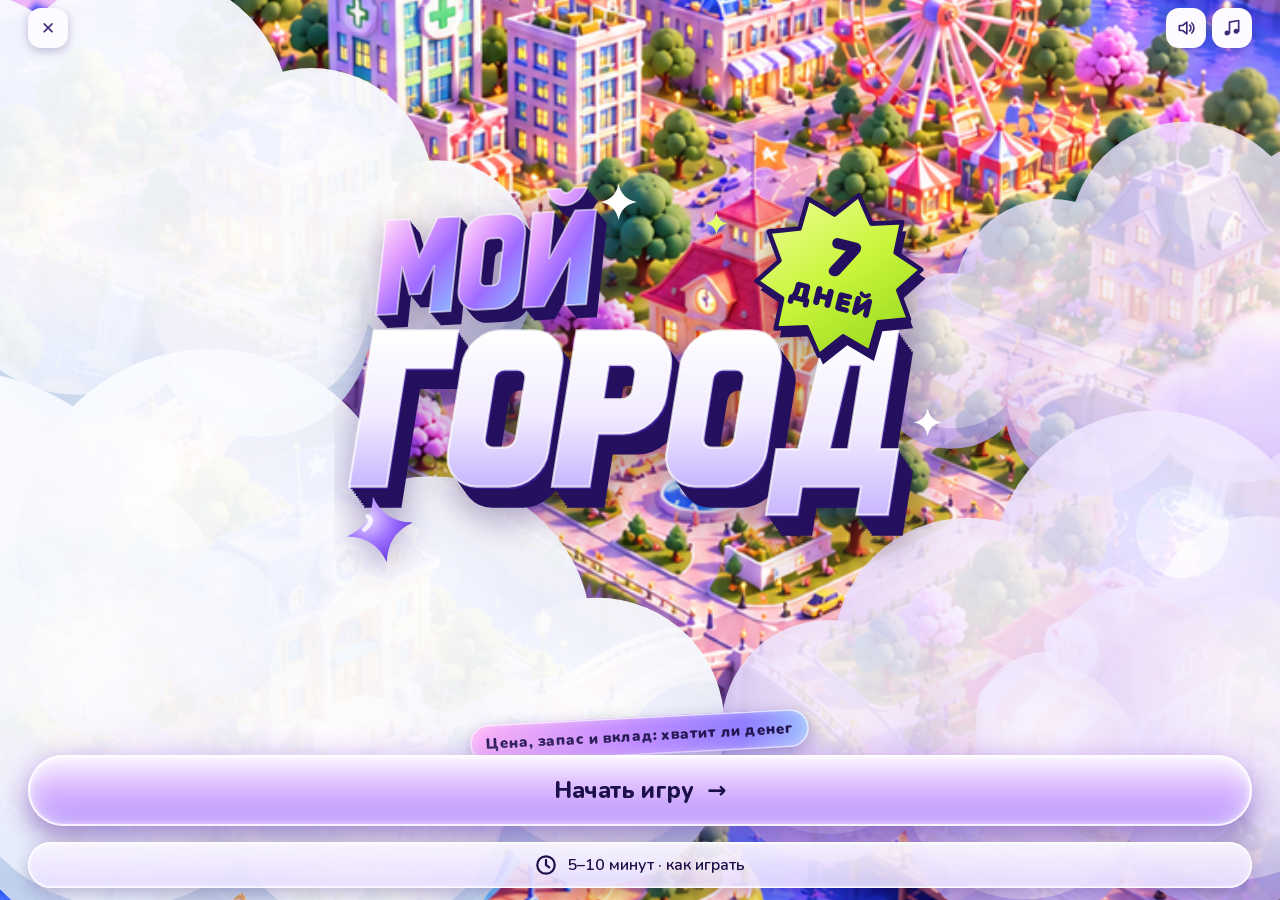
==== index.html @ dc61040e "Merge pull request #2 from coldeee/Backup Backup" ====
<!doctype html>
<html lang="ru">
<head>
<meta charset="utf-8">
<meta name="viewport" content="width=device-width,initial-scale=1,viewport-fit=cover,user-scalable=no">
<meta name="theme-color" content="#4a2aa8">
<title>Мой город</title>
<link rel="stylesheet" href="css/base.css">
<link rel="stylesheet" href="css/game.css">
</head>
<body>
<main id="app">
  <div class="map" id="map"></div>
  <div class="hud">
    <div class="hrow">
      <div class="daycard" id="dayCard">
        <span class="dcity"><svg viewBox="0 0 40 40" aria-hidden="true"><defs><linearGradient id="dcg" x1="0" y1="0" x2="0" y2="1"><stop offset="0" stop-color="#9fdcff"/><stop offset="1" stop-color="#3f7cff"/></linearGradient></defs><rect width="40" height="40" rx="12" fill="url(#dcg)"/><circle cx="31" cy="9.5" r="3.4" fill="#ffe27a"/><rect x="6.5" y="17" width="9" height="16" rx="1.6" fill="#fff"/><rect x="17.5" y="9" width="9.5" height="24" rx="1.6" fill="#ffe9a8"/><rect x="28.5" y="20" width="6" height="13" rx="1.6" fill="#fff"/><g fill="#6b8fe8"><rect x="9" y="20" width="2" height="2.4" rx=".5"/><rect x="11.8" y="20" width="2" height="2.4" rx=".5"/><rect x="9" y="25" width="2" height="2.4" rx=".5"/><rect x="11.8" y="25" width="2" height="2.4" rx=".5"/><rect x="20" y="12.5" width="2" height="2.4" rx=".5"/><rect x="23" y="12.5" width="2" height="2.4" rx=".5"/><rect x="20" y="18" width="2" height="2.4" rx=".5"/><rect x="23" y="18" width="2" height="2.4" rx=".5"/><rect x="20" y="23.5" width="2" height="2.4" rx=".5"/><rect x="23" y="23.5" width="2" height="2.4" rx=".5"/></g><rect x="4" y="32" width="32" height="4.5" rx="2.25" fill="#4cc27a"/></svg></span>
        <div class="dmain">
          <div class="dtop"><span class="dtxt" id="dayPill">День 1 из 7</span><svg class="dsun" viewBox="0 0 24 24" aria-hidden="true"><g stroke="#ffb020" stroke-width="2.2" stroke-linecap="round"><path d="M12 1.8v2.6M12 19.6v2.6M1.8 12h2.6M19.6 12h2.6M4.8 4.8l1.8 1.8M17.4 17.4l1.8 1.8M19.2 4.8l-1.8 1.8M6.6 17.4l-1.8 1.8"/></g><circle cx="12" cy="12" r="5.6" fill="#ffd23f" stroke="#f29a12" stroke-width="1.2"/></svg></div>
          <div class="dbar"><i id="dayFill"></i></div>
        </div>
      </div>
      <div class="spacer"></div>
      <div class="audio">
        <button class="icon" data-act="music" data-music aria-label="Музыка"></button>
        <button class="icon" data-act="sfx" data-sfx aria-label="Звуковые эффекты"></button>
      </div>
      <button class="icon exit" data-act="askLeave" aria-label="В меню">✕</button>
    </div>
    <div class="hrow stats">
      <button type="button" class="stat money" id="flowBtn" data-act="flow"><span class="sico2 gold"><i class="coin"></i></span><span class="sbody"><span class="sval" id="coins">0</span><span class="ssub" id="coinSub">+0</span></span></button>
      <div class="stat" id="peoplePill" title="Жители"><span class="sico2 green" id="peopleIco"></span><span class="sbody"><span class="sval" id="people">100</span><span class="ssub" id="peopleSub">0</span></span></div>
      <div class="stat" id="happyPill" title="Счастье жителей"><span class="sico2" id="smile"></span><span class="sbody"><span class="sval" id="happy">60</span><span class="ssub" id="happySub">0</span></span></div>
    </div>
  </div>
  <div class="flowbox" id="flowbox"></div>
  <button class="req" id="req" data-act="req"></button>
  <div class="bottom"><div class="decs" id="decs"></div><button class="btn primary" id="endBtn" data-act="evening">Закончить день</button></div>
  <div class="sheetShade" id="sheetShade"><section class="sheet" id="sheet"></section></div>
  <div class="shade" id="shade"><div class="dialog" id="dialog"></div></div>
  <div class="start" id="start"></div>
  <div class="result hidden" id="result"></div>
  <div class="shade" id="confirm" role="dialog" aria-modal="true" aria-labelledby="confirmTitle">
    <div class="dialog">
      <div class="stage">
        <h2 id="confirmTitle">Вернуться в меню?</h2>
        <p id="confirmText">Этот город начнётся сначала. Ничего страшного — можно сразу играть снова.</p>
        <div class="actions">
          <button class="btn primary" data-act="stay">Остаться</button>
          <button class="btn secondary" data-act="leave">В меню</button>
        </div>
      </div>
    </div>
  </div>
  <div class="toast" id="toast"></div>
</main>
<script src="data/content.js"></script>
<script src="js/game.js"></script>
</body>
</html>
---- css/base.css ----
/* Основные стили. Nunito — интерфейс, Literata — газета. Файлы лежат в fonts/, запросов наружу нет. */

@font-face{
  font-family:"Literata";
  font-style:italic;
  font-weight:400;
  font-display:swap;
  src:url("../fonts/literata-400-italic-cyrillic.woff2") format("woff2");
  unicode-range:U+0301, U+0400-045F, U+0490-0491, U+04B0-04B1, U+2116;
}
@font-face{
  font-family:"Literata";
  font-style:italic;
  font-weight:400;
  font-display:swap;
  src:url("../fonts/literata-400-italic-latin.woff2") format("woff2");
  unicode-range:U+0000-00FF, U+0131, U+0152-0153, U+02BB-02BC, U+02C6, U+02DA, U+02DC, U+0304, U+0308, U+0329, U+2000-206F, U+20AC, U+2122, U+2191, U+2193, U+2212, U+2215, U+FEFF, U+FFFD;
}
@font-face{
  font-family:"Literata";
  font-style:normal;
  font-weight:400;
  font-display:swap;
  src:url("../fonts/literata-400-cyrillic.woff2") format("woff2");
  unicode-range:U+0301, U+0400-045F, U+0490-0491, U+04B0-04B1, U+2116;
}
@font-face{
  font-family:"Literata";
  font-style:normal;
  font-weight:400;
  font-display:swap;
  src:url("../fonts/literata-400-latin.woff2") format("woff2");
  unicode-range:U+0000-00FF, U+0131, U+0152-0153, U+02BB-02BC, U+02C6, U+02DA, U+02DC, U+0304, U+0308, U+0329, U+2000-206F, U+20AC, U+2122, U+2191, U+2193, U+2212, U+2215, U+FEFF, U+FFFD;
}
@font-face{
  font-family:"Literata";
  font-style:normal;
  font-weight:700;
  font-display:swap;
  src:url("../fonts/literata-700-cyrillic.woff2") format("woff2");
  unicode-range:U+0301, U+0400-045F, U+0490-0491, U+04B0-04B1, U+2116;
}
@font-face{
  font-family:"Literata";
  font-style:normal;
  font-weight:700;
  font-display:swap;
  src:url("../fonts/literata-700-latin.woff2") format("woff2");
  unicode-range:U+0000-00FF, U+0131, U+0152-0153, U+02BB-02BC, U+02C6, U+02DA, U+02DC, U+0304, U+0308, U+0329, U+2000-206F, U+20AC, U+2122, U+2191, U+2193, U+2212, U+2215, U+FEFF, U+FFFD;
}
@font-face{
  font-family:"Literata";
  font-style:normal;
  font-weight:900;
  font-display:swap;
  src:url("../fonts/literata-900-cyrillic.woff2") format("woff2");
  unicode-range:U+0301, U+0400-045F, U+0490-0491, U+04B0-04B1, U+2116;
}
@font-face{
  font-family:"Literata";
  font-style:normal;
  font-weight:900;
  font-display:swap;
  src:url("../fonts/literata-900-latin.woff2") format("woff2");
  unicode-range:U+0000-00FF, U+0131, U+0152-0153, U+02BB-02BC, U+02C6, U+02DA, U+02DC, U+0304, U+0308, U+0329, U+2000-206F, U+20AC, U+2122, U+2191, U+2193, U+2212, U+2215, U+FEFF, U+FFFD;
}
@font-face{
  font-family:"Nunito";
  font-style:normal;
  font-weight:400;
  font-display:swap;
  src:url("../fonts/nunito-400-cyrillic.woff2") format("woff2");
  unicode-range:U+0301, U+0400-045F, U+0490-0491, U+04B0-04B1, U+2116;
}
@font-face{
  font-family:"Nunito";
  font-style:normal;
  font-weight:400;
  font-display:swap;
  src:url("../fonts/nunito-400-latin.woff2") format("woff2");
  unicode-range:U+0000-00FF, U+0131, U+0152-0153, U+02BB-02BC, U+02C6, U+02DA, U+02DC, U+0304, U+0308, U+0329, U+2000-206F, U+20AC, U+2122, U+2191, U+2193, U+2212, U+2215, U+FEFF, U+FFFD;
}
@font-face{
  font-family:"Nunito";
  font-style:normal;
  font-weight:600;
  font-display:swap;
  src:url("../fonts/nunito-600-cyrillic.woff2") format("woff2");
  unicode-range:U+0301, U+0400-045F, U+0490-0491, U+04B0-04B1, U+2116;
}
@font-face{
  font-family:"Nunito";
  font-style:normal;
  font-weight:600;
  font-display:swap;
  src:url("../fonts/nunito-600-latin.woff2") format("woff2");
  unicode-range:U+0000-00FF, U+0131, U+0152-0153, U+02BB-02BC, U+02C6, U+02DA, U+02DC, U+0304, U+0308, U+0329, U+2000-206F, U+20AC, U+2122, U+2191, U+2193, U+2212, U+2215, U+FEFF, U+FFFD;
}
@font-face{
  font-family:"Nunito";
  font-style:normal;
  font-weight:700;
  font-display:swap;
  src:url("../fonts/nunito-700-cyrillic.woff2") format("woff2");
  unicode-range:U+0301, U+0400-045F, U+0490-0491, U+04B0-04B1, U+2116;
}
@font-face{
  font-family:"Nunito";
  font-style:normal;
  font-weight:700;
  font-display:swap;
  src:url("../fonts/nunito-700-latin.woff2") format("woff2");
  unicode-range:U+0000-00FF, U+0131, U+0152-0153, U+02BB-02BC, U+02C6, U+02DA, U+02DC, U+0304, U+0308, U+0329, U+2000-206F, U+20AC, U+2122, U+2191, U+2193, U+2212, U+2215, U+FEFF, U+FFFD;
}
@font-face{
  font-family:"Nunito";
  font-style:normal;
  font-weight:800;
  font-display:swap;
  src:url("../fonts/nunito-800-cyrillic.woff2") format("woff2");
  unicode-range:U+0301, U+0400-045F, U+0490-0491, U+04B0-04B1, U+2116;
}
@font-face{
  font-family:"Nunito";
  font-style:normal;
  font-weight:800;
  font-display:swap;
  src:url("../fonts/nunito-800-latin.woff2") format("woff2");
  unicode-range:U+0000-00FF, U+0131, U+0152-0153, U+02BB-02BC, U+02C6, U+02DA, U+02DC, U+0304, U+0308, U+0329, U+2000-206F, U+20AC, U+2122, U+2191, U+2193, U+2212, U+2215, U+FEFF, U+FFFD;
}
@font-face{
  font-family:"Nunito";
  font-style:normal;
  font-weight:900;
  font-display:swap;
  src:url("../fonts/nunito-900-cyrillic.woff2") format("woff2");
  unicode-range:U+0301, U+0400-045F, U+0490-0491, U+04B0-04B1, U+2116;
}
@font-face{
  font-family:"Nunito";
  font-style:normal;
  font-weight:900;
  font-display:swap;
  src:url("../fonts/nunito-900-latin.woff2") format("woff2");
  unicode-range:U+0000-00FF, U+0131, U+0152-0153, U+02BB-02BC, U+02C6, U+02DA, U+02DC, U+0304, U+0308, U+0329, U+2000-206F, U+20AC, U+2122, U+2191, U+2193, U+2212, U+2215, U+FEFF, U+FFFD;
}

:root{
  --g:#7b4cf0;
  --gd:#4a2aa8;
  --ink:#1c0f4a;
  --mut:#6b6488;
  --warn:#e0583f;
  --gold:#f2b632;
  --font:"Nunito",system-ui,sans-serif;
  --font-paper:"Literata",Georgia,"Times New Roman",serif;
}

*{box-sizing:border-box;-webkit-tap-highlight-color:transparent}
*{scrollbar-width:none;-ms-overflow-style:none}
*::-webkit-scrollbar{display:none;width:0;height:0}
html,body{
  margin:0;
  width:100%;
  max-width:100%;
  height:100%;
  overflow:hidden;
  overscroll-behavior:none;
  background:#1e5fb0;
  color:var(--ink);
  font-family:var(--font);
}
button{font:inherit;cursor:pointer;color:inherit;border:0}
button:disabled{opacity:.45;cursor:not-allowed}
---- css/game.css ----
#app{position:relative;width:100%;max-width:100%;height:100%;height:100vh;height:100dvh;min-height:0;margin:0;overflow:hidden;background:#3d8fd8}
.map{position:absolute;inset:0}
.map svg{width:100%;height:100%;display:block}
[data-act]{cursor:pointer}
.coin{display:inline-block;width:1.15em;height:1.15em;vertical-align:-.22em;margin-left:3px;background:url("data:image/svg+xml,<svg xmlns='http://www.w3.org/2000/svg' viewBox='0 0 40 40'><defs><linearGradient id='r' x1='0' y1='0' x2='0' y2='1'><stop offset='0' stop-color='%23ffe68a'/><stop offset='1' stop-color='%23c97a0c'/></linearGradient><radialGradient id='f' cx='.35' cy='.3' r='.85'><stop offset='0' stop-color='%23fff7c2'/><stop offset='.45' stop-color='%23ffd23f'/><stop offset='1' stop-color='%23f0a01a'/></radialGradient></defs><circle cx='20' cy='21.5' r='18' fill='%23a8620a'/><circle cx='20' cy='20' r='18' fill='url(%23r)'/><circle cx='20' cy='20' r='14.5' fill='url(%23f)'/><circle cx='20' cy='20' r='12' fill='none' stroke='%23e39a16' stroke-width='1.4' stroke-dasharray='1.6 2.2'/><path d='M16.5 28V12.5h5.2a4.4 4.4 0 0 1 0 8.8h-7.2M14.5 24.7h7' fill='none' stroke='%23b8680a' stroke-width='3' stroke-linecap='round' stroke-linejoin='round'/><path d='M16.5 27V11.5h5.2a4.4 4.4 0 0 1 0 8.8h-7.2M14.5 23.7h7' fill='none' stroke='%23fff3c0' stroke-width='2.2' stroke-linecap='round' stroke-linejoin='round'/><path d='M8 15a13 13 0 0 1 9-8.5' stroke='%23fff' stroke-width='2.6' stroke-linecap='round' fill='none' opacity='.85'/></svg>") center/contain no-repeat;filter:drop-shadow(0 1px 1px #8a4a0040)}
.ico{width:1.35em;height:1.35em;vertical-align:-.3em}
/* верх */
.hud{position:absolute;top:0;left:0;right:0;z-index:3;display:flex;flex-direction:column;gap:8px;padding:calc(8px + env(safe-area-inset-top)) 8px 6px;pointer-events:none}
.hud>*,.hud button{pointer-events:auto}
.hrow{display:flex;align-items:center;gap:6px;pointer-events:none}
.hrow>*{pointer-events:auto}
.icon{background:#fdfbff;border-radius:13px;width:40px;height:40px;font-size:17px;font-weight:800;box-shadow:0 3px 10px #2a106040;flex:none;display:flex;align-items:center;justify-content:center;color:#3b2a7a}
.icon svg{width:20px;height:20px}
.audio{display:flex;gap:6px;flex:none}
.hud .icon{width:42px;height:42px;border-radius:14px;background:#fffdf8;box-shadow:0 4px 12px #1b2e6a38,inset 0 0 0 1.5px #ffffffd0}
.hud .icon svg{width:23px;height:23px}
.hud .icon[aria-pressed=false]{background:#f0ecf8;color:#a79fc2}
.hud .icon.exit{font-size:18px;color:#5b5480;width:38px;height:38px;border-radius:50%}
.daycard{flex:1 1 auto;min-width:0;max-width:206px;height:54px;box-sizing:border-box;display:flex;align-items:center;gap:9px;padding:0 13px 0 8px;background:#fffdf8;border-radius:20px;box-shadow:0 4px 14px #1b2e6a38,inset 0 0 0 1.5px #ffffffd0}
.dcity{flex:none;width:42px;height:42px;display:block;filter:drop-shadow(0 2px 3px #1b2e6a40)}
.dcity svg{width:100%;height:100%;display:block}
.dmain{flex:1;min-width:0;display:flex;flex-direction:column;gap:6px}
.dtop{display:flex;align-items:center;justify-content:space-between;gap:6px}
.dtxt{font-size:17px;font-weight:900;line-height:1;color:#1c0f4a;white-space:nowrap;overflow:hidden;text-overflow:ellipsis}
.dsun{width:22px;height:22px;flex:none}
.dbar{height:9px;border-radius:99px;background:#e6e0f4;overflow:hidden;box-shadow:inset 0 1px 2px #2a106026}
.dbar i{display:block;height:100%;width:0;border-radius:99px;background:linear-gradient(90deg,#c3a6ff,#7b4cf0);box-shadow:inset 0 1.5px 0 #ffffff80;transition:width .5s ease}
.stats{gap:7px}
.stat{flex:1 1 0;min-width:0;height:52px;box-sizing:border-box;background:#fffdf8;border-radius:18px;box-shadow:0 4px 14px #1b2e6a38,inset 0 0 0 1.5px #ffffffd0;display:flex;align-items:center;gap:7px;padding:0 8px;text-align:left;color:#1c0f4a}
.sico2{flex:none;width:32px;height:32px;border-radius:50%;display:flex;align-items:center;justify-content:center;background:#fff3cf}
.sico2.green{background:#dff3e8}
.sico2 .ico{width:22px;height:22px;vertical-align:0}
.sico2#smile{background:none}
.sico2#smile .ico{width:32px;height:32px}
.sico2 .coin{width:24px;height:24px;margin:0;vertical-align:0}
.sbody{display:flex;flex-direction:column;gap:3px;min-width:0;line-height:1}
.sval{font-size:18px;font-weight:900;white-space:nowrap}
.ssub{font-size:10.5px;font-weight:800;color:#26984f;white-space:nowrap}
.ssub.neg{color:#d4543a}
.ssub.zero{color:#a39cbd}
.stat.money:active{transform:scale(.97)}
.flowbox{position:absolute;top:calc(126px + env(safe-area-inset-top));left:8px;z-index:5;display:none;width:min(230px,72%);background:#fffdf8;border-radius:16px;padding:8px 12px;box-shadow:0 8px 22px #2a106050;text-align:left}
.flowbox.show{display:block}
.flowbox .ft{font-size:12px;font-weight:900;color:#6b6252;margin-top:6px}
.flowbox .ft:first-child{margin-top:0}
.flowbox div{display:flex;justify-content:space-between;gap:8px;font-size:14px;font-weight:700;padding:3px 0}
.flowbox .in{color:#2d8a3e}
.flowbox .out{color:#c4522a}
.spacer{flex:1}
.req{position:absolute;top:calc(130px + env(safe-area-inset-top));left:10px;right:10px;z-index:3;background:#ffffffb8;-webkit-backdrop-filter:blur(10px);backdrop-filter:blur(10px);border-radius:18px;padding:6px 12px;display:flex;align-items:center;gap:10px;box-shadow:0 6px 18px #2a106040;text-align:left;width:auto}
.req.done{background:#efe7ffc0}
.req.pop{animation:reqpop .6s cubic-bezier(.2,1.5,.4,1)}
@keyframes reqpop{from{transform:translateY(-50px) scale(.9);opacity:0}}
.req .face{width:40px;height:40px;flex:none}
.req b{font-size:14px}
.req p{margin:1px 0 0;font-size:12.5px;line-height:1.25;color:#4a4170;display:-webkit-box;-webkit-line-clamp:2;-webkit-box-orient:vertical;overflow:hidden}
.req .chev{margin-left:auto;font-size:24px;color:var(--g);font-weight:900}
.heart{color:#e8574a}
/* низ */
.bottom{position:absolute;left:0;right:0;bottom:0;z-index:3;padding:10px 12px calc(12px + env(safe-area-inset-bottom));background:linear-gradient(#1c0f4a00,#1c0f4aa8 35%,#1c0f4ad8)}
.decs{display:flex;align-items:center;justify-content:center;gap:8px;color:#fff;font-weight:800;font-size:14px;margin:4px 0 9px}
.decs i{width:18px;height:18px;border-radius:50%;background:#d4b8ff;display:inline-block;box-shadow:inset 0 -2px 0 #8a5cf0}
.decs i.off{background:#ffffff40;box-shadow:none}
.btn{width:100%;border-radius:16px;padding:14px;font-weight:900;font-size:16px}
.primary{background:linear-gradient(180deg,#a882ff,#7b4cf0 55%,#6236e0);color:#fff;box-shadow:inset 0 0 0 1.5px #ffffff70,inset 0 2px 8px #ffffff70,inset 0 -6px 12px #3b168f60,0 8px 18px #4a1fa055}
.primary:not(:disabled):active{transform:scale(.97)}
.secondary{background:#fff;border:1.5px solid #ddd0ff;color:#3b1c96}
.ghost{background:transparent;color:#5b4f87}
/* лист здания */
.sheetShade{position:absolute;inset:0;z-index:8;background:#1c0f4a80;display:none;align-items:flex-end}
.sheetShade.show{display:flex}
.sheet{position:relative;width:100%;max-height:100%;overflow:hidden;background:#fbf9ff;border-radius:26px 26px 0 0;padding:18px 18px calc(18px + env(safe-area-inset-bottom));animation:up .25s ease}
@keyframes up{from{transform:translateY(40px);opacity:0}to{transform:none;opacity:1}}
.shead{display:flex;gap:12px;align-items:center;padding-right:40px}
.sico{width:62px;height:62px;border-radius:18px;display:flex;align-items:center;justify-content:center;flex:none}
.sico svg{width:44px;height:44px}
.shead h2{margin:0;font-size:22px}
.lvl{font-size:13px;color:var(--mut);font-weight:700}
.sheet p{font-size:14px;line-height:1.45;margin:10px 0}
.effs{display:flex;flex-wrap:wrap;gap:6px}
.eff{background:#f1ebff;border-radius:11px;padding:8px 10px;font-size:13px;font-weight:800;display:flex;align-items:center;gap:5px}
.eff .coin,.eff .ico{width:16px;height:16px;vertical-align:middle;margin-left:0}
.eff.cost{background:#fff1ee;color:#a2412c}
.reqbox{background:#f6efff;border:1.5px solid #d9c2ff;border-radius:14px;padding:10px 12px;font-size:14px;margin-top:10px}
.nobox{background:#f4f0fb;border-radius:14px;padding:10px 12px;margin-top:10px;font-size:13px;color:#5b5480}
.nobox b{display:block;color:var(--ink);margin-bottom:3px;font-size:14px}
.sacts{display:grid;gap:8px;margin-top:14px}
.x{position:absolute;right:14px;top:14px;width:34px;height:34px;border-radius:50%;background:#efe9fb;font-size:18px;font-weight:900;color:#5b5480}
/* диалог */
.shade{position:absolute;inset:0;z-index:14;background:#1c0f4ac4;display:none;align-items:center;justify-content:center;padding:14px;overflow:hidden}
.shade.show{display:flex}
#confirm{z-index:30}
.dialog{width:100%;max-width:100%;max-height:100%;overflow:hidden;background:#fbf9ff;border-radius:26px;padding:20px 18px;text-align:center;animation:pop .25s ease;position:relative}
@keyframes pop{from{transform:scale(.92);opacity:0}to{transform:none;opacity:1}}
.dialog h2{font-size:22px;margin:6px 0 10px}
.dialog p{font-size:15px;line-height:1.45;color:#4a4170}
.kicker{font-size:11px;letter-spacing:1px;font-weight:900;color:var(--g)}
.actions{display:grid;gap:8px;margin-top:14px}
.quote{display:flex;gap:10px;align-items:center;text-align:left;background:#f5f0ff;border-radius:16px;padding:10px 12px;margin:8px 0}
.quote .face{width:54px;height:54px;flex:none}
.quote p{margin:2px 0 0;font-size:14px}
.event{text-align:left;background:#fff0f6;border-radius:16px;padding:12px;margin-top:10px}
.event b{font-size:15px}
.event p{margin:4px 0 0!important;font-size:14px!important}
.opt{display:block;width:100%;text-align:left;background:#fff;border:1.5px solid #ddd0ff;border-radius:14px;padding:11px 12px;margin-top:8px}
.opt b{display:block;font-size:15px}
.opt small{font-size:13px;color:var(--mut)}
.opt.go{border-color:#c4a8ff;background:#f6f1ff}
.howto{text-align:left;list-style:none;padding:0;margin:8px 0;counter-reset:s}
.howto li{background:#f5f0ff;border-radius:12px;padding:10px 12px 10px 42px;margin:6px 0;font-size:15px;line-height:1.35;position:relative}
.howto li:before{counter-increment:s;content:counter(s);position:absolute;left:10px;top:9px;width:22px;height:22px;border-radius:50%;background:var(--g);color:#fff;font-size:13px;font-weight:900;display:flex;align-items:center;justify-content:center}
.ledger{text-align:left;background:#f5f0ff;border-radius:14px;padding:6px 12px;margin:10px 0}
.ledger div{display:flex;justify-content:space-between;gap:8px;padding:7px 0;font-size:15px;border-bottom:1px dashed #e3d8ff}
.ledger div:last-child{border:0}
.ledger .total{font-weight:900;font-size:17px}
.plus{color:#1fa463}
.minus{color:var(--warn)}
/* ===== шарик и уточки ===== */
#fly{position:absolute;inset:0;pointer-events:none;overflow:hidden}
.balloon{position:absolute;left:0;top:21%;animation:fly 46s -14s linear infinite;will-change:transform}
.balloon .bb{animation:bobb 4s ease-in-out infinite;filter:drop-shadow(0 6px 6px #1c0f4a30)}
@keyframes fly{from{transform:translateX(-80px)}to{transform:translateX(110vw)}}
@keyframes bobb{50%{transform:translateY(-10px) rotate(3deg)}}
@media (prefers-reduced-motion:reduce){.balloon,.bb{animation:none}}
/* ===== карта-картинка ===== */
.map{overflow:hidden;background:#3d8fd8}
#mwrap{position:absolute}
#mimg{position:absolute;inset:0;width:100%;height:100%;display:block}
#fx{position:absolute;inset:0;width:100%;height:100%}
#fx .hl{fill-opacity:.22;animation:hl 1.6s ease-in-out infinite}
@keyframes hl{50%{fill-opacity:.38}}
#fx .sweep{animation:sweep 1.8s ease-in-out infinite;transform:skewX(-18deg)}
@keyframes sweep{from{transform:translateX(0) skewX(-18deg)}to{transform:translateX(140px) skewX(-18deg)}}
#pins{position:absolute;inset:0;pointer-events:none}
.pin{position:absolute;transform:translate(-50%,-100%);pointer-events:auto;background:none;padding:0 0 10px;animation:float 3s ease-in-out infinite;transition:transform .2s}
.pin:after{content:"";position:absolute;left:50%;bottom:3px;width:13px;height:13px;background:#fff;transform:translateX(-50%) rotate(45deg);border-radius:3px;z-index:-1;box-shadow:2px 2px 5px #1c0f4a30}
@keyframes float{50%{margin-top:-5px}}
.ico3{position:relative;display:flex;align-items:center;justify-content:center;width:48px;height:48px;border-radius:16px;background:#fff;box-shadow:inset 0 0 0 2px #ffffff,inset 0 -3px 0 #0000000d,0 6px 14px #14307059,0 1px 3px #14307040;overflow:visible}
.big3{width:60px;height:60px;border-radius:19px;flex:none;box-shadow:inset 0 0 0 1.5px var(--c1),0 4px 10px #14307033}
.big3 svg{width:38px!important;height:38px!important}
.ico3 svg{position:relative;width:34px;height:34px;filter:drop-shadow(0 1.5px 1px #14307030)}
.ico3 .a{fill:var(--c1)}
.ico3 .b{fill:var(--c2)}
.ico3 .w{fill:#fff}
.ico3 .s{fill:none;stroke:var(--c2);stroke-width:1.8;stroke-linecap:round;stroke-linejoin:round}
.lv{position:absolute;top:-8px;right:-9px;min-width:21px;height:21px;border-radius:999px;background:linear-gradient(145deg,var(--c1),var(--c2));color:#fff;font-size:12px;font-weight:900;display:flex;align-items:center;justify-content:center;border:2.5px solid #fff;padding:0 4px;box-shadow:0 2px 5px #14307050;text-shadow:0 1px 1px #00000040}
.pin.on{animation:none;transform:translate(-50%,-100%) scale(1.15);z-index:2}
.pin.on .ico3{box-shadow:inset 0 0 0 3px var(--c1),0 0 0 4px #ffffffa0,0 0 24px 6px var(--c1)}
.pin.pop .ico3{animation:popi .6s ease}
@keyframes popi{40%{transform:scale(1.3)}}
.twk{position:absolute;width:12px;height:12px;margin:-6px 0 0 -6px;background:#fff;clip-path:polygon(50% 0,62% 38%,100% 50%,62% 62%,50% 100%,38% 62%,0 50%,38% 38%);animation:twk 1.8s ease-in-out infinite;filter:drop-shadow(0 0 3px #fff6a0)}
@keyframes twk{0%,100%{transform:scale(.4);opacity:.3}50%{transform:scale(1);opacity:1}}
.burst{position:absolute;width:0;height:0}
.burst i{position:absolute;width:14px;height:14px;margin:-7px;background:#ffe36b;clip-path:polygon(50% 0,62% 38%,100% 50%,62% 62%,50% 100%,38% 62%,0 50%,38% 38%);animation:burst .85s ease-out forwards}
.burst i:nth-child(2n){background:#fff;width:10px;height:10px}
@keyframes burst{from{transform:translate(0,0) scale(.4);opacity:1}to{transform:translate(var(--dx),var(--dy)) scale(1.1);opacity:0}}
.thumb{position:relative;aspect-ratio:471/480;overflow:hidden;border-radius:18px;margin-top:10px}
.thumb .in{position:absolute;left:0;right:0;top:-40%;aspect-ratio:471/836}
.thumb img{width:100%;height:100%;display:block}
.tpin{position:absolute;transform:translate(-50%,-100%);width:26px;height:26px;border-radius:9px;background:linear-gradient(145deg,var(--c1),var(--c2));color:#fff;font-weight:900;font-size:13px;display:flex;align-items:center;justify-content:center;box-shadow:inset 0 0 0 1.5px #ffffff90,0 4px 8px #1c0f4a50}
/* ===== новый старт ===== */
.start{position:absolute;inset:0;z-index:12;overflow:hidden;background:linear-gradient(180deg,#5fb8f5,#bfe6ff 55%,#7b4cf0);transition:opacity .45s}
.start.gone{opacity:0}
.sbg{position:absolute;inset:0;width:100%;height:100%;object-fit:cover;transition:transform 1.3s cubic-bezier(.6,0,.3,1)}
.opening .sbg{transform:scale(1.18)}
.cl{position:absolute;pointer-events:none;transition:transform 1.15s cubic-bezier(.6,0,.3,1)}
.cl svg{display:block;width:100%;height:auto;animation:drift 6s ease-in-out infinite alternate}
.cl2 svg,.cl4 svg{animation-duration:7.5s;animation-direction:alternate-reverse}
@keyframes drift{from{transform:translateX(-10px)}to{transform:translateX(10px)}}
.cl1{width:72%;left:-30%;top:-5%;opacity:.95}
.cl2{width:58%;right:-26%;top:12%;opacity:.8}
.cl3{width:48%;left:-26%;top:46%;opacity:.65}
.cl4{width:52%;right:-28%;top:56%;opacity:.7}
.cl5{width:95%;left:-38%;bottom:-7%;opacity:.95}
.cl6{width:80%;right:-36%;bottom:-3%;opacity:.88}
.opening .cl1{transform:translate(-75%,-45%)}
.opening .cl2{transform:translate(75%,-40%)}
.opening .cl3{transform:translateX(-90%)}
.opening .cl4{transform:translateX(90%)}
.opening .cl5{transform:translate(-30%,70%)}
.opening .cl6{transform:translate(40%,70%)}
.logo2{position:absolute;left:5%;right:5%;top:calc(9% + env(safe-area-inset-top));transition:transform 1s cubic-bezier(.5,0,.75,0),opacity .8s}
.logo2 svg{display:block;width:100%;height:auto;filter:drop-shadow(0 10px 18px #2a106066)}
.tag2{position:relative;margin:-26px auto 0;width:max-content;max-width:100%;background:linear-gradient(100deg,#ffb3f6,#c48cff 45%,#8f7dff 80%,#9fc4ff);color:#1c0f4a;font-weight:900;font-size:15px;letter-spacing:.2px;padding:9px 16px;border-radius:999px;transform:rotate(-3deg);box-shadow:inset 0 0 0 1.5px #ffffffb0,inset 0 0 12px #ffffff80,0 6px 16px #2a106055}
.bob{animation:bob 3.2s ease-in-out infinite}
@keyframes bob{50%{transform:translateY(-8px) rotate(-1deg)}}
.coins{animation:bob 2.4s ease-in-out infinite}
.opening .logo2{transform:translateY(-75vh) scale(.8);opacity:0}
.sbar2{position:absolute;top:calc(10px + env(safe-area-inset-top));left:10px;right:10px;display:flex;justify-content:space-between;transition:opacity .4s}
.cta2{position:absolute;left:14px;right:14px;bottom:calc(30px + env(safe-area-inset-bottom));display:grid;gap:16px;transition:transform .6s,opacity .5s}
.opening .cta2,.opening .sbar2{opacity:0;transform:translateY(30px)}
.best{justify-self:center;width:max-content;max-width:100%;background:#ffffffd4;color:#1c0f4a;font-weight:800;font-size:14px;padding:8px 14px;border-radius:999px;box-shadow:0 4px 12px #2a106030}
.broken{position:absolute;left:16px;right:16px;top:24%;background:#fbf9ff;border-radius:24px;padding:22px 18px;text-align:center;box-shadow:0 12px 30px #1c0f4a55}
.broken h2{margin:0 0 8px;font-size:22px}
.broken p{margin:0;color:#4a4170;line-height:1.45}
.big2{justify-self:center;width:84%;font-size:23px;font-weight:800;letter-spacing:-.4px;color:#1c0f4a;padding:21px 18px;border-radius:999px;background:linear-gradient(180deg,#f8ecff 0%,#dcbcff 45%,#b58cff 100%);box-shadow:inset 0 0 0 2px #ffffffc0,inset 0 2px 10px #ffffff,inset 0 0 22px 6px #ffffffa0,inset 0 -8px 18px #8a55f040,0 14px 26px #3a148866,0 0 34px #d4b0ff90;transition:transform .12s}
.big2:active{transform:scale(.97)}
.big2 .arr{margin-left:8px;font-weight:700}
.pill2{justify-self:center;display:flex;align-items:center;gap:10px;background:linear-gradient(180deg,#faf6ffef,#e6dcffe6);border-radius:999px;padding:12px 22px;font-size:16px;font-weight:600;color:#1c0f4a;box-shadow:inset 0 0 0 1.5px #ffffffd0,inset 0 0 10px #ffffff90,0 6px 16px #2a106040}
/* газета */
.np{padding:12px}
.paper{background:#fbf7ec;border:1px solid #e3d9c2;border-radius:14px;padding:14px 14px 12px;font-family:var(--font-paper);text-align:left;color:#1d1a14;box-shadow:inset 0 0 40px #e9dcc0}
.ptop{display:flex;justify-content:space-between;font-weight:700;font-size:10px;line-height:normal;font-family:var(--font);letter-spacing:.6px;text-transform:uppercase;color:#6b6252;border-bottom:1px solid #2b2b2b;padding-bottom:4px}
.paper .mast{text-align:center;font-weight:900;font-size:25px;letter-spacing:-.3px;padding:6px 0 4px;border-bottom:3px double #2b2b2b}
.paper .date{text-align:center;font-size:11px;color:#6b6252;margin:5px 0 10px;font-family:var(--font)}
.paper h3{font-size:22px;line-height:1.15;margin:0 0 8px;letter-spacing:-.3px}
.pphoto{margin:0 0 10px}.pphoto .thumb{margin:0;border-radius:4px;filter:saturate(1.05) contrast(1.02);box-shadow:0 0 0 1px #2b2b2b}
.pphoto figcaption{font-size:11px;font-style:italic;color:#6b6252;margin-top:4px}
.pcols{display:grid;grid-template-columns:1.2fr 1fr;gap:12px;border-top:1px solid #2b2b2b;padding-top:8px}
.pcols>div+div{border-left:1px solid #cfc3a8;padding-left:12px}
.psec{font-weight:900;font-size:10px;line-height:normal;font-family:var(--font);letter-spacing:1.2px;text-transform:uppercase;color:#7b4cf0;margin:2px 0 6px}
.paper .more{font-size:14px;font-weight:700;line-height:1.25;padding:0 0 7px;margin:0 0 7px;border-bottom:1px solid #e0d6bf}
.pnum{font-size:11px;color:#6b6252;font-family:var(--font);margin-bottom:6px;line-height:1.1}.pnum b{display:block;font-weight:900;font-size:20px;line-height:normal;font-family:var(--font-paper);color:#1d1a14}
.paper>.psec{border-top:1px solid #2b2b2b;padding-top:8px;margin-top:6px}
.ppl{display:grid;gap:8px}
.pp{display:flex;gap:10px;align-items:center}.pp .face{flex:none}
.pp b{display:block;font-size:13px;font-family:var(--font)}.pp i{font-size:14px;line-height:1.25}
.pfoot{display:grid;grid-template-columns:1fr 1fr;gap:12px;border-top:1px solid #2b2b2b;margin-top:10px;padding-top:8px;font-size:13px;line-height:1.25}
.pfoot small{color:#6b6252;font-size:12px}
.wthr{display:flex;gap:8px;align-items:flex-start;border-left:1px solid #cfc3a8;padding-left:12px}.wthr .ico{width:30px;height:30px;flex:none}
/* газета и название */
.namein{width:100%;font:inherit;font-size:22px;font-weight:800;text-align:center;padding:14px;border-radius:14px;border:2px solid #ddd0ff;margin-top:6px;color:var(--ink);background:#fff}
.paper{background:#fbf7ec;border:1px solid #e3d9c2;border-radius:16px;padding:14px;font-family:var(--font-paper);text-align:left}
.paper .mast{text-align:center;font-weight:900;font-size:22px;border-bottom:3px double #2b2b2b;padding-bottom:6px}
.paper .date{text-align:center;font-size:11px;color:#6b6252;margin:5px 0 10px;font-family:var(--font)}
.paper h3{font-size:21px;line-height:1.2;margin:0 0 6px}
.paper .more{border-top:1px solid #d9cfb8;padding-top:8px;margin-top:8px;font-size:15px;font-weight:700;line-height:1.3}
.arch{background:#f1ebff;border-radius:14px;padding:12px;margin-top:10px;font-size:16px}
/* старт и итоги */
.sbar{display:flex;align-items:center;gap:10px}

.start,.result{position:absolute;inset:0;z-index:12;overflow:hidden}
.brand{font-size:13px;font-weight:900;color:#0b8a55;letter-spacing:.6px}
.preview{border-radius:24px;overflow:hidden;box-shadow:0 10px 26px #1d4b3a40;margin:10px 0 16px;background:#3d8fd8}
.preview svg{display:block;width:100%;height:auto}
.result{background:linear-gradient(180deg,#2a1466,#4a2aa8)}
.rhead{color:#fff;padding:calc(18px + env(safe-area-inset-top)) 18px 14px;text-align:center}
.rhead .bench{color:#fff;font-size:15px;font-weight:700;line-height:1.35;margin:8px 8px 0}
.rhead h1{margin:6px 0 2px;font-size:38px;color:#ffd65a}
.rhead .learnline{color:#f6f0ff;font-size:14px;line-height:1.4;font-weight:700;margin:10px 4px 0}
.record{margin-top:4px;font-size:15px;font-weight:800;color:#ffe9a0}
.learnline{font-size:15px;line-height:1.45}
.dialog .learnline{text-align:left}
.stars{font-size:44px;color:#ffd65a;letter-spacing:4px;line-height:1}
.stars span{color:#ffffff40}
.rpanel{background:#fbf9ff;border-radius:24px;margin:12px;padding:16px;box-shadow:0 8px 24px #0002}
.rrow{display:flex;justify-content:space-between;align-items:center;padding:9px 0;border-bottom:1px dashed #e6defa;font-size:15px}
.rrow:last-child{border:0}
.rrow b{font-size:17px}
.score{font-size:40px;font-weight:900;color:var(--g);text-align:center;margin:4px 0}
.ins{list-style:none;padding:0;margin:8px 0;text-align:left}
.ins li{background:#f5f0ff;border-radius:12px;padding:9px 11px;margin:6px 0;font-size:14px;line-height:1.4}
.cardimg{width:100%;border-radius:16px}
.toast{position:absolute;z-index:20;left:50%;top:44%;transform:translateX(-50%);background:#24105ef0;color:#fff;border-radius:14px;padding:12px 16px;font-size:14px;font-weight:700;max-width:86%;text-align:center;display:none;pointer-events:none}
.toast.show{display:block;animation:pop .25s ease}
.hidden{display:none!important}
/* анимации на карте */
.pulse{animation:pulse 1.4s ease-out infinite;transform-box:fill-box;transform-origin:center}
@keyframes pulse{0%{transform:scale(.85);opacity:.9}100%{transform:scale(1.7);opacity:0}}
.grow{animation:grow .6s ease;transform-box:fill-box;transform-origin:center bottom}
@keyframes grow{0%{transform:scale(.6);opacity:.4}70%{transform:scale(1.08)}100%{transform:scale(1);opacity:1}}
.mk{transition:transform .15s}

/* Экран на любую ширину и высоту: колонка на всё окно, содержимое сжимается, скролла нет. */
#app{display:grid;grid-template-columns:minmax(0,1fr);grid-template-rows:auto auto minmax(0,1fr) auto}
.map{z-index:0}
.hud{position:relative;grid-row:1;grid-column:1;z-index:3;width:100%;min-width:0;top:auto;left:auto;right:auto}
.req{position:relative;grid-row:2;grid-column:1;z-index:3;top:auto;left:auto;right:auto;width:auto;max-width:100%;min-width:0;margin:4px clamp(8px,2.5vw,20px) 0}
.req:empty{display:none}
.bottom{position:relative;grid-row:4;grid-column:1;z-index:3;left:auto;right:auto;width:100%;min-width:0}
.hud,.req,.bottom,.dialog,.sheet,.rpanel,.paper{min-width:0;max-width:100%}
.dialog,.sheet{min-height:0}
.stage{position:relative;width:100%;min-width:0;overflow-wrap:break-word}
.req .face{width:clamp(36px,7dvh,50px);height:clamp(36px,7dvh,50px)}
.req b{font-size:clamp(13px,2dvh,14px)}
.req p{margin:2px 0 0;font-size:clamp(12px,1.8dvh,13px)}
.bottom{padding:clamp(6px,1.2dvh,10px) clamp(10px,3vw,28px) calc(clamp(8px,1.4dvh,12px) + env(safe-area-inset-bottom))}
.decs{font-size:clamp(12px,1.8dvh,14px);margin:clamp(2px,.6dvh,4px) 0 clamp(4px,1dvh,9px)}
.btn{width:100%;border-radius:16px;padding:clamp(10px,1.8dvh,14px) 14px;font-size:clamp(14px,2.1dvh,16px)}
.actions,.sacts{display:flex;flex-wrap:wrap;gap:8px;margin-top:clamp(8px,1.5dvh,14px)}
.actions .btn,.sacts .btn{flex:1 1 12rem;width:auto}
.shade{padding:clamp(8px,2dvh,20px) clamp(10px,3vw,36px)}
.dialog{padding:clamp(12px,2dvh,20px) clamp(12px,3vw,32px)}
.dialog h2{font-size:clamp(18px,3.4dvh,22px);margin:clamp(2px,.5dvh,6px) 0 clamp(4px,1dvh,10px)}
.dialog p{font-size:clamp(13px,2dvh,15px)}
.sheet{padding:clamp(12px,2dvh,18px) clamp(12px,3vw,32px) calc(clamp(12px,2dvh,18px) + env(safe-area-inset-bottom));border-radius:clamp(16px,3vw,26px) clamp(16px,3vw,26px) 0 0}
.shead h2{font-size:clamp(18px,3.2dvh,22px)}
.howto li{font-size:clamp(13px,2dvh,15px);padding:clamp(6px,1.1dvh,10px) 12px clamp(6px,1.1dvh,10px) 42px;margin:clamp(4px,.7dvh,6px) 0}
.quote{padding:clamp(6px,1.1dvh,10px) clamp(8px,2vw,12px);margin:clamp(4px,.8dvh,8px) 0}
.ledger div{font-size:clamp(13px,2dvh,15px);padding:clamp(4px,.7dvh,7px) 0}
.opt{padding:clamp(8px,1.2dvh,11px) 12px}
.flowbox{max-height:46dvh;overflow:hidden}
.pcols{grid-template-columns:minmax(0,1.2fr) minmax(0,1fr)}
.pcols>div,.pfoot,.pp{min-width:0}
.paper h3,.paper .more,.pp i{overflow-wrap:break-word}
.result{display:block}
.result>.stage{display:flex;flex-direction:column}
.rhead{padding:calc(clamp(8px,1.6dvh,18px) + env(safe-area-inset-top)) clamp(12px,3vw,32px) clamp(6px,1dvh,14px)}
.rhead h1{font-size:clamp(26px,5dvh,38px)}
.stars{font-size:clamp(28px,5dvh,44px)}
.rbody{display:grid;grid-template-columns:minmax(0,1fr);gap:clamp(6px,1.2dvh,12px);padding:0 clamp(8px,2.5vw,28px) clamp(8px,1.6dvh,16px);min-width:0}
.rside{display:contents}
.result .rpanel{margin:0}
.rrow{min-width:0;gap:8px}
.rrow span{min-width:0}
.result .thumb{height:clamp(64px,16dvh,180px);aspect-ratio:auto;margin-top:6px}
.result .thumb .in{inset:0;top:0;height:100%;aspect-ratio:auto}
.result .thumb img{width:100%;height:100%;object-fit:cover;object-position:center 35%}
.cardimg{display:block;width:auto;max-width:100%;max-height:54dvh;height:auto;margin:8px auto 0;object-fit:contain}
.start>.stage{position:absolute;inset:0;z-index:2;display:flex;flex-direction:column;justify-content:space-between;min-height:0;padding:calc(8px + env(safe-area-inset-top)) clamp(10px,3vw,28px) calc(12px + env(safe-area-inset-bottom));overflow:hidden}
.sbar2{position:relative;top:auto;left:auto;right:auto;flex:none;width:100%}
.logoWrap{flex:1 1 auto;min-height:0;width:100%;display:flex;flex-direction:column;align-items:center;justify-content:center;overflow:hidden;transition:transform 1s cubic-bezier(.5,0,.75,0),opacity .8s}
.opening .logoWrap{transform:translateY(-75vh) scale(.8);opacity:0}
.logo2{position:relative;left:auto;right:auto;top:auto;flex:1 1 auto;min-height:0;width:min(100%,68dvh,640px);display:flex;align-items:center;justify-content:center;overflow:hidden}
.opening .logo2{transform:none;opacity:1}
.bob{width:100%;height:100%;min-height:0;display:flex;align-items:center;justify-content:center}
.bob svg{display:block;width:100%;height:100%}
.tag2{flex:none;margin:clamp(-18px,-2dvh,-6px) auto 0;max-width:100%;white-space:normal;text-align:center}
.cta2{position:relative;left:auto;right:auto;bottom:auto;flex:none;width:100%;display:flex;flex-direction:column;align-items:stretch;gap:clamp(8px,2dvh,16px);padding:0}
.big2{width:100%;font-size:clamp(16px,3.4dvh,23px);padding:clamp(12px,2.2dvh,21px) 18px}
.pill2{align-self:stretch;justify-content:center;max-width:100%;font-size:clamp(14px,2.2dvh,16px);padding:clamp(8px,1.6dvh,12px) 18px}
.best{align-self:center;max-width:100%;white-space:normal;text-align:center}
.broken{left:clamp(16px,5vw,80px);right:clamp(16px,5vw,80px);width:auto;top:50%;transform:translateY(-50%);max-height:calc(100% - 32px);overflow:hidden}
@media (min-aspect-ratio:1/1){
  .rbody{grid-template-columns:minmax(0,1.2fr) minmax(0,.9fr);align-items:start}
  .rside{display:flex;flex-direction:column;gap:clamp(6px,1.2dvh,12px);min-width:0}
  .dialog .stage{display:flex;flex-wrap:wrap;align-items:flex-start;justify-content:center;column-gap:12px}
  .dialog .stage>*{flex:1 1 100%;min-width:0}
  .dialog .stage>.opt{flex:1 1 15rem}
  .howto{display:grid;grid-template-columns:minmax(0,1fr) minmax(0,1fr);gap:6px}
  .howto li{margin:0}
}
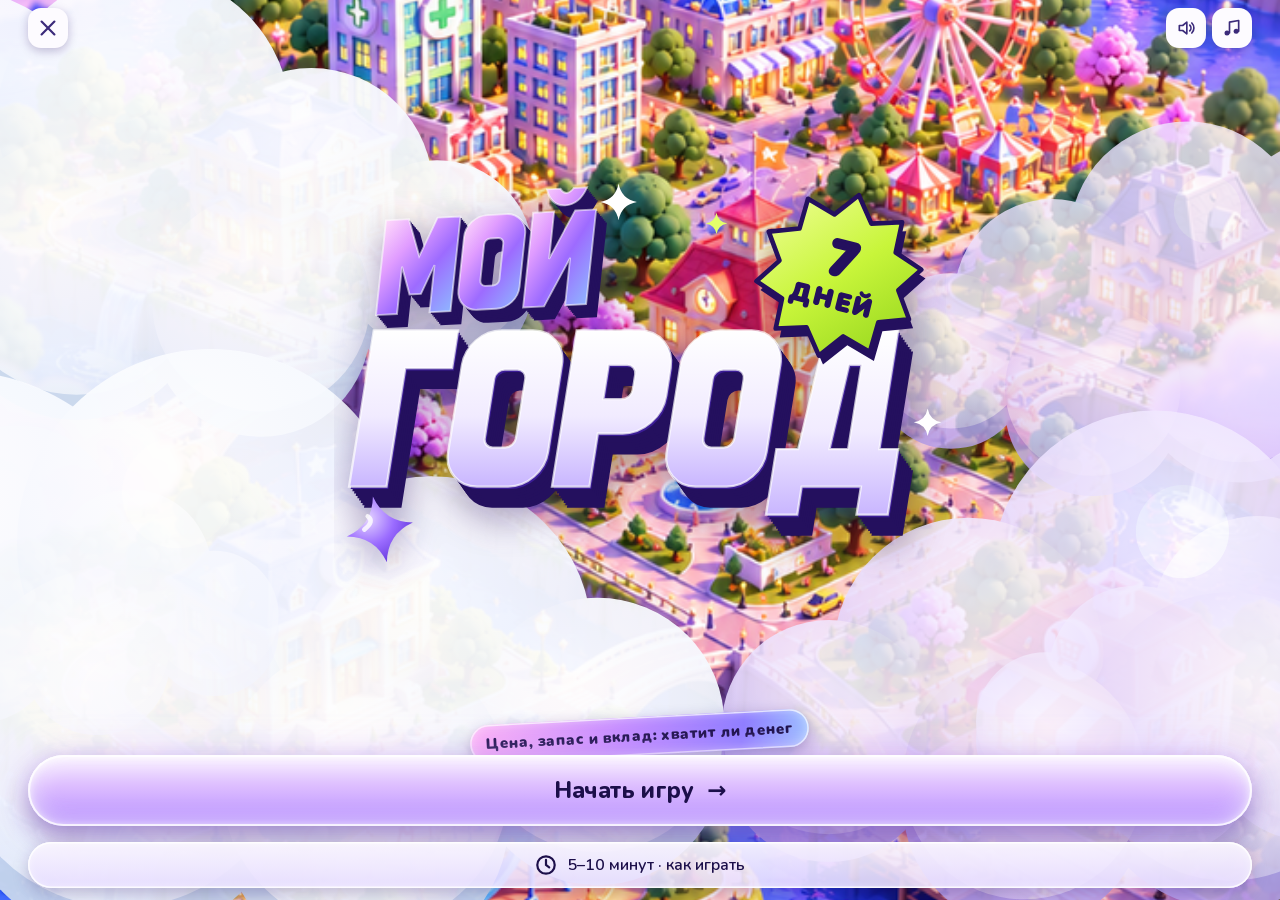
==== commit 03784996: "адаптивность" ====
--- a/index.html
+++ b/index.html
@@ -25,7 +25,7 @@
         <button class="icon" data-act="music" data-music aria-label="Музыка"></button>
         <button class="icon" data-act="sfx" data-sfx aria-label="Звуковые эффекты"></button>
       </div>
-      <button class="icon exit" data-act="askLeave" aria-label="В меню">✕</button>
+      <button class="icon exit" data-act="askLeave" aria-label="В меню"><svg viewBox="0 0 24 24" aria-hidden="true"><path d="M5 5l14 14M19 5L5 19" fill="none" stroke="currentColor" stroke-width="2.4" stroke-linecap="round"/></svg></button>
     </div>
     <div class="hrow stats">
       <button type="button" class="stat money" id="flowBtn" data-act="flow"><span class="sico2 gold"><i class="coin"></i></span><span class="sbody"><span class="sval" id="coins">0</span><span class="ssub" id="coinSub">+0</span></span></button>
--- a/css/base.css
+++ b/css/base.css
@@ -166,7 +166,7 @@
   height:100%;
   overflow:hidden;
   overscroll-behavior:none;
-  background:#1e5fb0;
+  background:#3d8fd8;
   color:var(--ink);
   font-family:var(--font);
 }
--- a/css/game.css
+++ b/css/game.css
@@ -1,4 +1,4 @@
-#app{position:relative;width:100%;max-width:100%;height:100%;height:100vh;height:100dvh;min-height:0;margin:0;overflow:hidden;background:#3d8fd8}
+#app{position:fixed;inset:0;width:auto;max-width:none;min-height:0;margin:0;overflow:hidden;background:#3d8fd8}
 .map{position:absolute;inset:0}
 .map svg{width:100%;height:100%;display:block}
 [data-act]{cursor:pointer}
@@ -15,7 +15,8 @@
 .hud .icon{width:42px;height:42px;border-radius:14px;background:#fffdf8;box-shadow:0 4px 12px #1b2e6a38,inset 0 0 0 1.5px #ffffffd0}
 .hud .icon svg{width:23px;height:23px}
 .hud .icon[aria-pressed=false]{background:#f0ecf8;color:#a79fc2}
-.hud .icon.exit{font-size:18px;color:#5b5480;width:38px;height:38px;border-radius:50%}
+.hud .icon.exit{color:#5b5480;width:38px;height:38px;border-radius:50%}
+.hud .icon.exit svg{width:22px;height:22px}
 .daycard{flex:1 1 auto;min-width:0;max-width:206px;height:54px;box-sizing:border-box;display:flex;align-items:center;gap:9px;padding:0 13px 0 8px;background:#fffdf8;border-radius:20px;box-shadow:0 4px 14px #1b2e6a38,inset 0 0 0 1.5px #ffffffd0}
 .dcity{flex:none;width:42px;height:42px;display:block;filter:drop-shadow(0 2px 3px #1b2e6a40)}
 .dcity svg{width:100%;height:100%;display:block}
@@ -57,7 +58,8 @@
 .req .chev{margin-left:auto;font-size:24px;color:var(--g);font-weight:900}
 .heart{color:#e8574a}
 /* низ */
-.bottom{position:absolute;left:0;right:0;bottom:0;z-index:3;padding:10px 12px calc(12px + env(safe-area-inset-bottom));background:linear-gradient(#1c0f4a00,#1c0f4aa8 35%,#1c0f4ad8)}
+.bottom{position:absolute;left:0;right:0;bottom:0;z-index:3;padding:10px 12px calc(12px + env(safe-area-inset-bottom));background:transparent}
+.bottom::before{content:"";position:absolute;left:0;right:0;top:0;bottom:env(safe-area-inset-bottom,0px);background:linear-gradient(#1c0f4a00,#1c0f4aa8 35%,#1c0f4ad8);pointer-events:none;z-index:-1}
 .decs{display:flex;align-items:center;justify-content:center;gap:8px;color:#fff;font-weight:800;font-size:14px;margin:4px 0 9px}
 .decs i{width:18px;height:18px;border-radius:50%;background:#d4b8ff;display:inline-block;box-shadow:inset 0 -2px 0 #8a5cf0}
 .decs i.off{background:#ffffff40;box-shadow:none}
@@ -85,7 +87,8 @@
 .nobox{background:#f4f0fb;border-radius:14px;padding:10px 12px;margin-top:10px;font-size:13px;color:#5b5480}
 .nobox b{display:block;color:var(--ink);margin-bottom:3px;font-size:14px}
 .sacts{display:grid;gap:8px;margin-top:14px}
-.x{position:absolute;right:14px;top:14px;width:34px;height:34px;border-radius:50%;background:#efe9fb;font-size:18px;font-weight:900;color:#5b5480}
+.x{position:absolute;right:14px;top:14px;width:34px;height:34px;border-radius:50%;background:#efe9fb;color:#5b5480;display:flex;align-items:center;justify-content:center}
+.x svg,.icon.exit svg{width:22px;height:22px;display:block}
 /* диалог */
 .shade{position:absolute;inset:0;z-index:14;background:#1c0f4ac4;display:none;align-items:center;justify-content:center;padding:14px;overflow:hidden}
 .shade.show{display:flex}
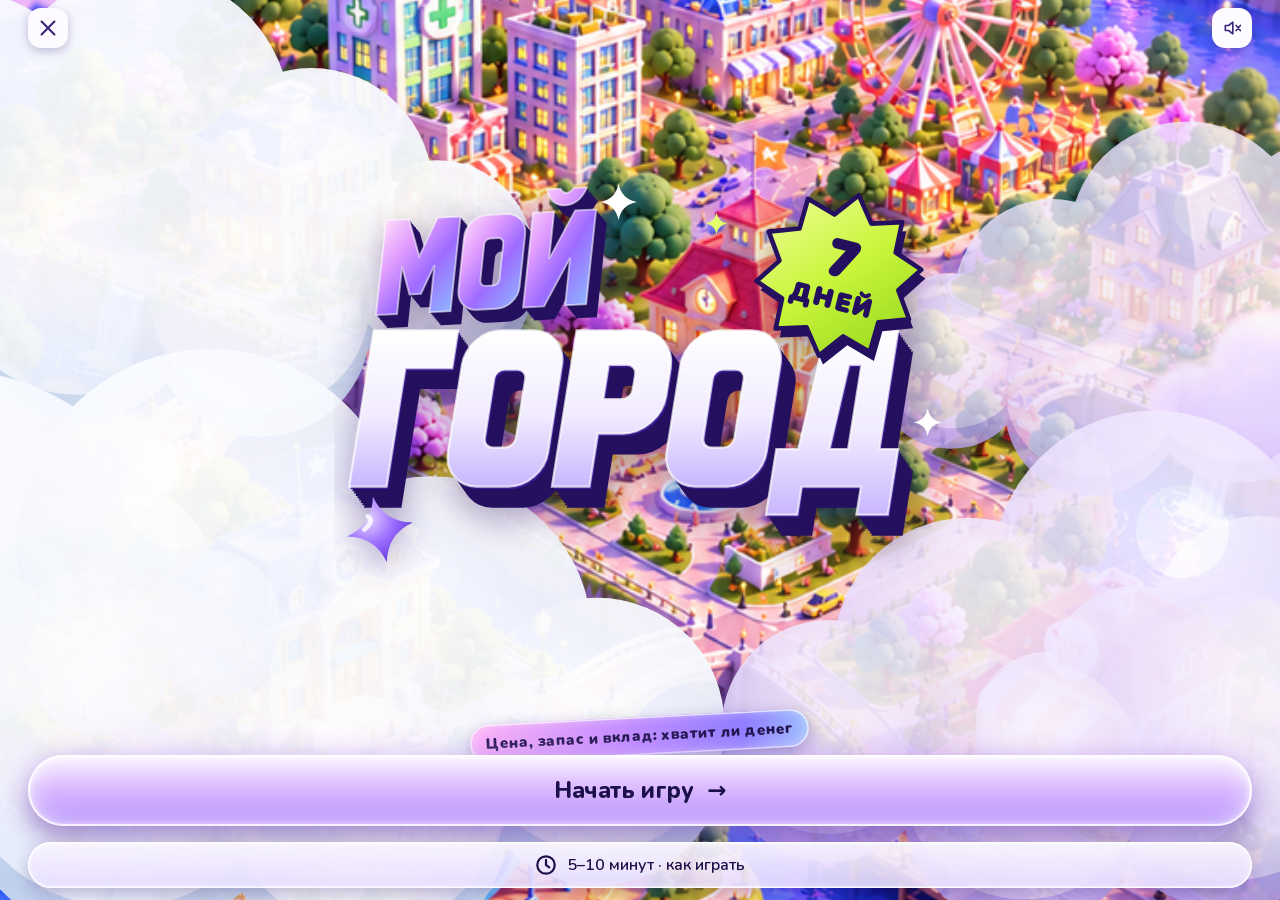
==== commit 7e2c34d1: "музыка" ====
--- a/index.html
+++ b/index.html
@@ -16,21 +16,20 @@
       <div class="daycard" id="dayCard">
         <span class="dcity"><svg viewBox="0 0 40 40" aria-hidden="true"><defs><linearGradient id="dcg" x1="0" y1="0" x2="0" y2="1"><stop offset="0" stop-color="#9fdcff"/><stop offset="1" stop-color="#3f7cff"/></linearGradient></defs><rect width="40" height="40" rx="12" fill="url(#dcg)"/><circle cx="31" cy="9.5" r="3.4" fill="#ffe27a"/><rect x="6.5" y="17" width="9" height="16" rx="1.6" fill="#fff"/><rect x="17.5" y="9" width="9.5" height="24" rx="1.6" fill="#ffe9a8"/><rect x="28.5" y="20" width="6" height="13" rx="1.6" fill="#fff"/><g fill="#6b8fe8"><rect x="9" y="20" width="2" height="2.4" rx=".5"/><rect x="11.8" y="20" width="2" height="2.4" rx=".5"/><rect x="9" y="25" width="2" height="2.4" rx=".5"/><rect x="11.8" y="25" width="2" height="2.4" rx=".5"/><rect x="20" y="12.5" width="2" height="2.4" rx=".5"/><rect x="23" y="12.5" width="2" height="2.4" rx=".5"/><rect x="20" y="18" width="2" height="2.4" rx=".5"/><rect x="23" y="18" width="2" height="2.4" rx=".5"/><rect x="20" y="23.5" width="2" height="2.4" rx=".5"/><rect x="23" y="23.5" width="2" height="2.4" rx=".5"/></g><rect x="4" y="32" width="32" height="4.5" rx="2.25" fill="#4cc27a"/></svg></span>
         <div class="dmain">
-          <div class="dtop"><span class="dtxt" id="dayPill">День 1 из 7</span><svg class="dsun" viewBox="0 0 24 24" aria-hidden="true"><g stroke="#ffb020" stroke-width="2.2" stroke-linecap="round"><path d="M12 1.8v2.6M12 19.6v2.6M1.8 12h2.6M19.6 12h2.6M4.8 4.8l1.8 1.8M17.4 17.4l1.8 1.8M19.2 4.8l-1.8 1.8M6.6 17.4l-1.8 1.8"/></g><circle cx="12" cy="12" r="5.6" fill="#ffd23f" stroke="#f29a12" stroke-width="1.2"/></svg></div>
-          <div class="dbar"><i id="dayFill"></i></div>
+          <div class="dtop"><span class="dtxt" id="dayPill">День 1 из 7</span></div>
+          <div class="suns" id="daySuns"></div>
         </div>
       </div>
       <div class="spacer"></div>
       <div class="audio">
-        <button class="icon" data-act="music" data-music aria-label="Музыка"></button>
-        <button class="icon" data-act="sfx" data-sfx aria-label="Звуковые эффекты"></button>
+        <button class="icon" data-act="sound" data-sound aria-label="Звук"></button>
       </div>
       <button class="icon exit" data-act="askLeave" aria-label="В меню"><svg viewBox="0 0 24 24" aria-hidden="true"><path d="M5 5l14 14M19 5L5 19" fill="none" stroke="currentColor" stroke-width="2.4" stroke-linecap="round"/></svg></button>
     </div>
     <div class="hrow stats">
-      <button type="button" class="stat money" id="flowBtn" data-act="flow"><span class="sico2 gold"><i class="coin"></i></span><span class="sbody"><span class="sval" id="coins">0</span><span class="ssub" id="coinSub">+0</span></span></button>
-      <div class="stat" id="peoplePill" title="Жители"><span class="sico2 green" id="peopleIco"></span><span class="sbody"><span class="sval" id="people">100</span><span class="ssub" id="peopleSub">0</span></span></div>
-      <div class="stat" id="happyPill" title="Счастье жителей"><span class="sico2" id="smile"></span><span class="sbody"><span class="sval" id="happy">60</span><span class="ssub" id="happySub">0</span></span></div>
+      <button type="button" class="stat money" id="flowBtn" data-act="flow"><span class="sico2 gold"><i class="coin"></i></span><span class="sbody"><span class="sval" id="coins">0</span></span></button>
+      <div class="stat" id="peoplePill" title="Жители"><span class="sico2 green" id="peopleIco"></span><span class="sbody"><span class="sval" id="people">100</span></span></div>
+      <div class="stat" id="happyPill" title="Счастье жителей"><span class="sico2" id="smile"></span><span class="sbody"><span class="sval" id="happy">60</span></span></div>
     </div>
   </div>
   <div class="flowbox" id="flowbox"></div>
--- a/css/game.css
+++ b/css/game.css
@@ -5,42 +5,40 @@
 .coin{display:inline-block;width:1.15em;height:1.15em;vertical-align:-.22em;margin-left:3px;background:url("data:image/svg+xml,<svg xmlns='http://www.w3.org/2000/svg' viewBox='0 0 40 40'><defs><linearGradient id='r' x1='0' y1='0' x2='0' y2='1'><stop offset='0' stop-color='%23ffe68a'/><stop offset='1' stop-color='%23c97a0c'/></linearGradient><radialGradient id='f' cx='.35' cy='.3' r='.85'><stop offset='0' stop-color='%23fff7c2'/><stop offset='.45' stop-color='%23ffd23f'/><stop offset='1' stop-color='%23f0a01a'/></radialGradient></defs><circle cx='20' cy='21.5' r='18' fill='%23a8620a'/><circle cx='20' cy='20' r='18' fill='url(%23r)'/><circle cx='20' cy='20' r='14.5' fill='url(%23f)'/><circle cx='20' cy='20' r='12' fill='none' stroke='%23e39a16' stroke-width='1.4' stroke-dasharray='1.6 2.2'/><path d='M16.5 28V12.5h5.2a4.4 4.4 0 0 1 0 8.8h-7.2M14.5 24.7h7' fill='none' stroke='%23b8680a' stroke-width='3' stroke-linecap='round' stroke-linejoin='round'/><path d='M16.5 27V11.5h5.2a4.4 4.4 0 0 1 0 8.8h-7.2M14.5 23.7h7' fill='none' stroke='%23fff3c0' stroke-width='2.2' stroke-linecap='round' stroke-linejoin='round'/><path d='M8 15a13 13 0 0 1 9-8.5' stroke='%23fff' stroke-width='2.6' stroke-linecap='round' fill='none' opacity='.85'/></svg>") center/contain no-repeat;filter:drop-shadow(0 1px 1px #8a4a0040)}
 .ico{width:1.35em;height:1.35em;vertical-align:-.3em}
 /* верх */
-.hud{position:absolute;top:0;left:0;right:0;z-index:3;display:flex;flex-direction:column;gap:8px;padding:calc(8px + env(safe-area-inset-top)) 8px 6px;pointer-events:none}
+.hud{position:absolute;top:0;left:0;right:0;z-index:3;display:flex;flex-direction:column;gap:6px;padding:calc(7px + env(safe-area-inset-top)) 8px 4px;pointer-events:none}
 .hud>*,.hud button{pointer-events:auto}
 .hrow{display:flex;align-items:center;gap:6px;pointer-events:none}
 .hrow>*{pointer-events:auto}
 .icon{background:#fdfbff;border-radius:13px;width:40px;height:40px;font-size:17px;font-weight:800;box-shadow:0 3px 10px #2a106040;flex:none;display:flex;align-items:center;justify-content:center;color:#3b2a7a}
 .icon svg{width:20px;height:20px}
 .audio{display:flex;gap:6px;flex:none}
-.hud .icon{width:42px;height:42px;border-radius:14px;background:#fffdf8;box-shadow:0 4px 12px #1b2e6a38,inset 0 0 0 1.5px #ffffffd0}
-.hud .icon svg{width:23px;height:23px}
+.hud .icon{width:40px;height:40px;border-radius:13px;background:#fffdf8;box-shadow:0 4px 12px #1b2e6a38,inset 0 0 0 1.5px #ffffffd0}
+.hud .icon svg{width:22px;height:22px}
 .hud .icon[aria-pressed=false]{background:#f0ecf8;color:#a79fc2}
 .hud .icon.exit{color:#5b5480;width:38px;height:38px;border-radius:50%}
 .hud .icon.exit svg{width:22px;height:22px}
 .daycard{flex:1 1 auto;min-width:0;max-width:206px;height:54px;box-sizing:border-box;display:flex;align-items:center;gap:9px;padding:0 13px 0 8px;background:#fffdf8;border-radius:20px;box-shadow:0 4px 14px #1b2e6a38,inset 0 0 0 1.5px #ffffffd0}
 .dcity{flex:none;width:42px;height:42px;display:block;filter:drop-shadow(0 2px 3px #1b2e6a40)}
 .dcity svg{width:100%;height:100%;display:block}
-.dmain{flex:1;min-width:0;display:flex;flex-direction:column;gap:6px}
-.dtop{display:flex;align-items:center;justify-content:space-between;gap:6px}
-.dtxt{font-size:17px;font-weight:900;line-height:1;color:#1c0f4a;white-space:nowrap;overflow:hidden;text-overflow:ellipsis}
-.dsun{width:22px;height:22px;flex:none}
-.dbar{height:9px;border-radius:99px;background:#e6e0f4;overflow:hidden;box-shadow:inset 0 1px 2px #2a106026}
-.dbar i{display:block;height:100%;width:0;border-radius:99px;background:linear-gradient(90deg,#c3a6ff,#7b4cf0);box-shadow:inset 0 1.5px 0 #ffffff80;transition:width .5s ease}
-.stats{gap:7px}
-.stat{flex:1 1 0;min-width:0;height:52px;box-sizing:border-box;background:#fffdf8;border-radius:18px;box-shadow:0 4px 14px #1b2e6a38,inset 0 0 0 1.5px #ffffffd0;display:flex;align-items:center;gap:7px;padding:0 8px;text-align:left;color:#1c0f4a}
-.sico2{flex:none;width:32px;height:32px;border-radius:50%;display:flex;align-items:center;justify-content:center;background:#fff3cf}
+.dmain{flex:1;min-width:0;display:flex;flex-direction:column;gap:3px}
+.dtop{display:flex;align-items:center}
+.dtxt{font-size:14px;font-weight:900;line-height:1;color:#1c0f4a;white-space:nowrap;overflow:hidden;text-overflow:ellipsis}
+.suns{display:flex;align-items:center;justify-content:space-between;gap:2px}
+.sun{width:17px;height:17px;flex:none;display:block}
+.sun.on{filter:drop-shadow(0 1px 1.5px #f0900066);animation:sunpop .5s cubic-bezier(.2,1.6,.4,1)}
+@keyframes sunpop{from{transform:scale(.4) rotate(-40deg)}}
+.stats{gap:6px}
+.stat{flex:1 1 0;min-width:0;height:42px;box-sizing:border-box;background:#fffdf8;border-radius:16px;box-shadow:0 4px 14px #1b2e6a38,inset 0 0 0 1.5px #ffffffd0;display:flex;align-items:center;justify-content:center;gap:7px;padding:0 8px;color:#1c0f4a}
+.sico2{flex:none;width:28px;height:28px;border-radius:50%;display:flex;align-items:center;justify-content:center;background:#fff3cf}
 .sico2.green{background:#dff3e8}
-.sico2 .ico{width:22px;height:22px;vertical-align:0}
+.sico2 .ico{width:19px;height:19px;vertical-align:0}
 .sico2#smile{background:none}
-.sico2#smile .ico{width:32px;height:32px}
-.sico2 .coin{width:24px;height:24px;margin:0;vertical-align:0}
-.sbody{display:flex;flex-direction:column;gap:3px;min-width:0;line-height:1}
+.sico2#smile .ico{width:28px;height:28px}
+.sico2 .coin{width:21px;height:21px;margin:0;vertical-align:0}
+.sbody{display:flex;align-items:center;min-width:0;line-height:1}
 .sval{font-size:18px;font-weight:900;white-space:nowrap}
-.ssub{font-size:10.5px;font-weight:800;color:#26984f;white-space:nowrap}
-.ssub.neg{color:#d4543a}
-.ssub.zero{color:#a39cbd}
 .stat.money:active{transform:scale(.97)}
-.flowbox{position:absolute;top:calc(126px + env(safe-area-inset-top));left:8px;z-index:5;display:none;width:min(230px,72%);background:#fffdf8;border-radius:16px;padding:8px 12px;box-shadow:0 8px 22px #2a106050;text-align:left}
+.flowbox{position:absolute;top:calc(104px + env(safe-area-inset-top));left:8px;z-index:5;display:none;width:min(230px,72%);background:#fffdf8;border-radius:16px;padding:8px 12px;box-shadow:0 8px 22px #2a106050;text-align:left}
 .flowbox.show{display:block}
 .flowbox .ft{font-size:12px;font-weight:900;color:#6b6252;margin-top:6px}
 .flowbox .ft:first-child{margin-top:0}
@@ -48,7 +46,7 @@
 .flowbox .in{color:#2d8a3e}
 .flowbox .out{color:#c4522a}
 .spacer{flex:1}
-.req{position:absolute;top:calc(130px + env(safe-area-inset-top));left:10px;right:10px;z-index:3;background:#ffffffb8;-webkit-backdrop-filter:blur(10px);backdrop-filter:blur(10px);border-radius:18px;padding:6px 12px;display:flex;align-items:center;gap:10px;box-shadow:0 6px 18px #2a106040;text-align:left;width:auto}
+.req{position:absolute;top:calc(108px + env(safe-area-inset-top));left:10px;right:10px;z-index:3;background:#ffffffb8;-webkit-backdrop-filter:blur(10px);backdrop-filter:blur(10px);border-radius:18px;padding:6px 12px;display:flex;align-items:center;gap:10px;box-shadow:0 6px 18px #2a106040;text-align:left;width:auto}
 .req.done{background:#efe7ffc0}
 .req.pop{animation:reqpop .6s cubic-bezier(.2,1.5,.4,1)}
 @keyframes reqpop{from{transform:translateY(-50px) scale(.9);opacity:0}}
@@ -87,8 +85,9 @@
 .nobox{background:#f4f0fb;border-radius:14px;padding:10px 12px;margin-top:10px;font-size:13px;color:#5b5480}
 .nobox b{display:block;color:var(--ink);margin-bottom:3px;font-size:14px}
 .sacts{display:grid;gap:8px;margin-top:14px}
-.x{position:absolute;right:14px;top:14px;width:34px;height:34px;border-radius:50%;background:#efe9fb;color:#5b5480;display:flex;align-items:center;justify-content:center}
+.x{position:absolute;right:14px;top:14px;z-index:2;width:34px;height:34px;border-radius:50%;background:#efe9fb;color:#5b5480;display:flex;align-items:center;justify-content:center}
 .x svg,.icon.exit svg{width:22px;height:22px;display:block}
+.x svg{pointer-events:none}
 /* диалог */
 .shade{position:absolute;inset:0;z-index:14;background:#1c0f4ac4;display:none;align-items:center;justify-content:center;padding:14px;overflow:hidden}
 .shade.show{display:flex}
@@ -135,20 +134,21 @@
 #fx .sweep{animation:sweep 1.8s ease-in-out infinite;transform:skewX(-18deg)}
 @keyframes sweep{from{transform:translateX(0) skewX(-18deg)}to{transform:translateX(140px) skewX(-18deg)}}
 #pins{position:absolute;inset:0;pointer-events:none}
-.pin{position:absolute;transform:translate(-50%,-100%);pointer-events:auto;background:none;padding:0 0 10px;animation:float 3s ease-in-out infinite;transition:transform .2s}
-.pin:after{content:"";position:absolute;left:50%;bottom:3px;width:13px;height:13px;background:#fff;transform:translateX(-50%) rotate(45deg);border-radius:3px;z-index:-1;box-shadow:2px 2px 5px #1c0f4a30}
+.pin{position:absolute;transform:translate(-50%,-100%);pointer-events:auto;background:none;padding:0 0 15px;animation:float 3s ease-in-out infinite;transition:transform .2s}
+.pin:after{content:"";position:absolute;left:50%;bottom:6px;width:16px;height:16px;background:var(--c2);transform:translateX(-50%) rotate(45deg);border-radius:4px;z-index:-1;box-shadow:0 4px 7px #14307066}
 @keyframes float{50%{margin-top:-5px}}
-.ico3{position:relative;display:flex;align-items:center;justify-content:center;width:48px;height:48px;border-radius:16px;background:#fff;box-shadow:inset 0 0 0 2px #ffffff,inset 0 -3px 0 #0000000d,0 6px 14px #14307059,0 1px 3px #14307040;overflow:visible}
-.big3{width:60px;height:60px;border-radius:19px;flex:none;box-shadow:inset 0 0 0 1.5px var(--c1),0 4px 10px #14307033}
-.big3 svg{width:38px!important;height:38px!important}
-.ico3 svg{position:relative;width:34px;height:34px;filter:drop-shadow(0 1.5px 1px #14307030)}
-.ico3 .a{fill:var(--c1)}
-.ico3 .b{fill:var(--c2)}
+.ico3{position:relative;display:flex;align-items:center;justify-content:center;width:54px;height:54px;border-radius:19px;background:radial-gradient(circle at 35% 22%,#fff 0%,#fff 38%,#f1ecff 100%);border:3.5px solid var(--c1);box-shadow:inset 0 2px 0 #fff,inset 0 -7px 10px #8a6cff2e,0 6px 0 var(--c2),0 7px 0 #00000026,0 14px 18px #14307066;overflow:visible}
+.ico3:before{content:"";position:absolute;left:5px;right:5px;top:3px;height:36%;border-radius:12px 12px 20px 20px;background:linear-gradient(#ffffffe6,#ffffff00);pointer-events:none}
+.big3{width:64px;height:64px;border-radius:21px;flex:none;box-shadow:inset 0 2px 0 #fff,inset 0 -6px 9px #8a6cff2e,0 5px 0 var(--c2),0 10px 14px #14307044}
+.big3 svg{width:40px!important;height:40px!important}
+.ico3 svg{position:relative;width:38px;height:38px;filter:drop-shadow(0 2.5px 0 #00000026) saturate(1.25)}
+.ico3 .a{fill:var(--c1);stroke:#fff;stroke-width:.7;stroke-linejoin:round}
+.ico3 .b{fill:var(--c2);stroke:#fff;stroke-width:.7;stroke-linejoin:round}
 .ico3 .w{fill:#fff}
-.ico3 .s{fill:none;stroke:var(--c2);stroke-width:1.8;stroke-linecap:round;stroke-linejoin:round}
-.lv{position:absolute;top:-8px;right:-9px;min-width:21px;height:21px;border-radius:999px;background:linear-gradient(145deg,var(--c1),var(--c2));color:#fff;font-size:12px;font-weight:900;display:flex;align-items:center;justify-content:center;border:2.5px solid #fff;padding:0 4px;box-shadow:0 2px 5px #14307050;text-shadow:0 1px 1px #00000040}
+.ico3 .s{fill:none;stroke:var(--c2);stroke-width:2;stroke-linecap:round;stroke-linejoin:round}
+.lv{position:absolute;top:-14px;left:50%;transform:translateX(-50%);height:22px;border-radius:999px;background:linear-gradient(180deg,var(--c1),var(--c2));color:#fff;font-size:12px;font-weight:900;letter-spacing:.2px;white-space:nowrap;display:flex;align-items:center;justify-content:center;border:2.5px solid #fff;padding:0 8px;box-shadow:0 3px 0 #0000002e,0 5px 9px #14307059,inset 0 1.5px 0 #ffffff70;text-shadow:0 1px 1px #00000066}
 .pin.on{animation:none;transform:translate(-50%,-100%) scale(1.15);z-index:2}
-.pin.on .ico3{box-shadow:inset 0 0 0 3px var(--c1),0 0 0 4px #ffffffa0,0 0 24px 6px var(--c1)}
+.pin.on .ico3{box-shadow:inset 0 2px 0 #fff,inset 0 -7px 10px #8a6cff2e,0 6px 0 var(--c2),0 0 0 5px #ffffffb0,0 0 26px 8px var(--c1)}
 .pin.pop .ico3{animation:popi .6s ease}
 @keyframes popi{40%{transform:scale(1.3)}}
 .twk{position:absolute;width:12px;height:12px;margin:-6px 0 0 -6px;background:#fff;clip-path:polygon(50% 0,62% 38%,100% 50%,62% 62%,50% 100%,38% 62%,0 50%,38% 38%);animation:twk 1.8s ease-in-out infinite;filter:drop-shadow(0 0 3px #fff6a0)}
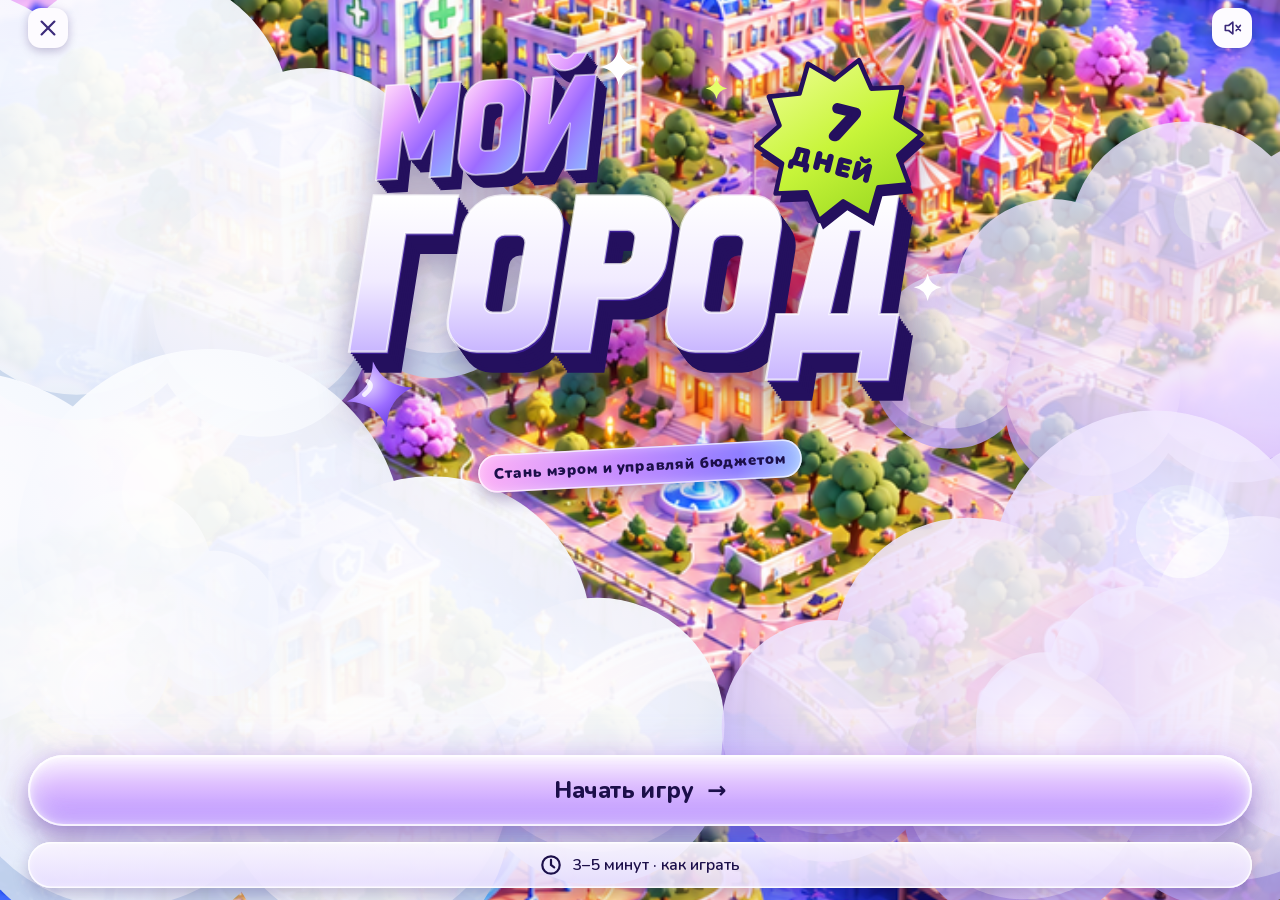
==== commit 29c856ff: "верхнее меню в одну строку: плашка дня с заливкой, компактные статы Co-Authored-By: Claude Opus 5.5 " ====
--- a/index.html
+++ b/index.html
@@ -13,23 +13,12 @@
   <div class="map" id="map"></div>
   <div class="hud">
     <div class="hrow">
-      <div class="daycard" id="dayCard">
-        <span class="dcity"><svg viewBox="0 0 40 40" aria-hidden="true"><defs><linearGradient id="dcg" x1="0" y1="0" x2="0" y2="1"><stop offset="0" stop-color="#9fdcff"/><stop offset="1" stop-color="#3f7cff"/></linearGradient></defs><rect width="40" height="40" rx="12" fill="url(#dcg)"/><circle cx="31" cy="9.5" r="3.4" fill="#ffe27a"/><rect x="6.5" y="17" width="9" height="16" rx="1.6" fill="#fff"/><rect x="17.5" y="9" width="9.5" height="24" rx="1.6" fill="#ffe9a8"/><rect x="28.5" y="20" width="6" height="13" rx="1.6" fill="#fff"/><g fill="#6b8fe8"><rect x="9" y="20" width="2" height="2.4" rx=".5"/><rect x="11.8" y="20" width="2" height="2.4" rx=".5"/><rect x="9" y="25" width="2" height="2.4" rx=".5"/><rect x="11.8" y="25" width="2" height="2.4" rx=".5"/><rect x="20" y="12.5" width="2" height="2.4" rx=".5"/><rect x="23" y="12.5" width="2" height="2.4" rx=".5"/><rect x="20" y="18" width="2" height="2.4" rx=".5"/><rect x="23" y="18" width="2" height="2.4" rx=".5"/><rect x="20" y="23.5" width="2" height="2.4" rx=".5"/><rect x="23" y="23.5" width="2" height="2.4" rx=".5"/></g><rect x="4" y="32" width="32" height="4.5" rx="2.25" fill="#4cc27a"/></svg></span>
-        <div class="dmain">
-          <div class="dtop"><span class="dtxt" id="dayPill">День 1 из 7</span></div>
-          <div class="suns" id="daySuns"></div>
-        </div>
-      </div>
-      <div class="spacer"></div>
-      <div class="audio">
-        <button class="icon" data-act="sound" data-sound aria-label="Звук"></button>
-      </div>
-      <button class="icon exit" data-act="askLeave" aria-label="В меню"><svg viewBox="0 0 24 24" aria-hidden="true"><path d="M5 5l14 14M19 5L5 19" fill="none" stroke="currentColor" stroke-width="2.4" stroke-linecap="round"/></svg></button>
-    </div>
-    <div class="hrow stats">
+      <div class="daybub" id="dayCard"><i class="dfill" id="dayFill"></i><span class="dtxt" id="dayPill">1 день из 7</span></div>
       <button type="button" class="stat money" id="flowBtn" data-act="flow"><span class="sico2 gold"><i class="coin"></i></span><span class="sbody"><span class="sval" id="coins">0</span></span></button>
       <div class="stat" id="peoplePill" title="Жители"><span class="sico2 green" id="peopleIco"></span><span class="sbody"><span class="sval" id="people">100</span></span></div>
       <div class="stat" id="happyPill" title="Счастье жителей"><span class="sico2" id="smile"></span><span class="sbody"><span class="sval" id="happy">60</span></span></div>
+      <button class="icon" data-act="sound" data-sound aria-label="Звук"></button>
+      <button class="icon exit" data-act="askLeave" aria-label="В меню"><svg viewBox="0 0 24 24" aria-hidden="true"><path d="M5 5l14 14M19 5L5 19" fill="none" stroke="currentColor" stroke-width="2.4" stroke-linecap="round"/></svg></button>
     </div>
   </div>
   <div class="flowbox" id="flowbox"></div>
--- a/css/game.css
+++ b/css/game.css
@@ -7,38 +7,30 @@
 /* верх */
 .hud{position:absolute;top:0;left:0;right:0;z-index:3;display:flex;flex-direction:column;gap:6px;padding:calc(7px + env(safe-area-inset-top)) 8px 4px;pointer-events:none}
 .hud>*,.hud button{pointer-events:auto}
-.hrow{display:flex;align-items:center;gap:6px;pointer-events:none}
+.hrow{display:flex;align-items:center;gap:4px;pointer-events:none}
 .hrow>*{pointer-events:auto}
 .icon{background:#fdfbff;border-radius:13px;width:40px;height:40px;font-size:17px;font-weight:800;box-shadow:0 3px 10px #2a106040;flex:none;display:flex;align-items:center;justify-content:center;color:#3b2a7a}
 .icon svg{width:20px;height:20px}
 .audio{display:flex;gap:6px;flex:none}
-.hud .icon{width:40px;height:40px;border-radius:13px;background:#fffdf8;box-shadow:0 4px 12px #1b2e6a38,inset 0 0 0 1.5px #ffffffd0}
-.hud .icon svg{width:22px;height:22px}
+.hud .icon{width:32px;height:32px;border-radius:12px;background:#fffdf8;box-shadow:0 4px 12px #1b2e6a38,inset 0 0 0 1.5px #ffffffd0}
+.hud .icon svg{width:20px;height:20px}
 .hud .icon[aria-pressed=false]{background:#f0ecf8;color:#a79fc2}
-.hud .icon.exit{color:#5b5480;width:38px;height:38px;border-radius:50%}
-.hud .icon.exit svg{width:22px;height:22px}
-.daycard{flex:1 1 auto;min-width:0;max-width:206px;height:54px;box-sizing:border-box;display:flex;align-items:center;gap:9px;padding:0 13px 0 8px;background:#fffdf8;border-radius:20px;box-shadow:0 4px 14px #1b2e6a38,inset 0 0 0 1.5px #ffffffd0}
-.dcity{flex:none;width:42px;height:42px;display:block;filter:drop-shadow(0 2px 3px #1b2e6a40)}
-.dcity svg{width:100%;height:100%;display:block}
-.dmain{flex:1;min-width:0;display:flex;flex-direction:column;gap:3px}
-.dtop{display:flex;align-items:center}
-.dtxt{font-size:14px;font-weight:900;line-height:1;color:#1c0f4a;white-space:nowrap;overflow:hidden;text-overflow:ellipsis}
-.suns{display:flex;align-items:center;justify-content:space-between;gap:2px}
-.sun{width:17px;height:17px;flex:none;display:block}
-.sun.on{filter:drop-shadow(0 1px 1.5px #f0900066);animation:sunpop .5s cubic-bezier(.2,1.6,.4,1)}
-@keyframes sunpop{from{transform:scale(.4) rotate(-40deg)}}
-.stats{gap:6px}
-.stat{flex:1 1 0;min-width:0;height:42px;box-sizing:border-box;background:#fffdf8;border-radius:16px;box-shadow:0 4px 14px #1b2e6a38,inset 0 0 0 1.5px #ffffffd0;display:flex;align-items:center;justify-content:center;gap:7px;padding:0 8px;color:#1c0f4a}
-.sico2{flex:none;width:28px;height:28px;border-radius:50%;display:flex;align-items:center;justify-content:center;background:#fff3cf}
+.hud .icon.exit{color:#5b5480;width:28px;height:28px;border-radius:50%}
+.hud .icon.exit svg{width:16px;height:16px}
+.daybub{position:relative;flex:none;height:34px;box-sizing:border-box;display:flex;align-items:center;padding:0 9px;border-radius:999px;background:#fffdf8;overflow:hidden;box-shadow:0 4px 12px #1b2e6a38,inset 0 0 0 1.5px #ffffffd0}
+.dfill{position:absolute;left:0;top:0;bottom:0;width:0;background:linear-gradient(180deg,#ffec7a,#ffc61f);box-shadow:inset 0 2px 0 #ffffff90,inset -2px 0 0 #f5a80066;transition:width .6s cubic-bezier(.3,1.3,.5,1)}
+.dtxt{position:relative;font-size:11.5px;font-weight:900;line-height:1;color:#1c0f4a;white-space:nowrap}
+.stat{flex:1 1 auto;min-width:0;height:34px;box-sizing:border-box;background:#fffdf8;border-radius:14px;box-shadow:0 4px 12px #1b2e6a38,inset 0 0 0 1.5px #ffffffd0;display:flex;align-items:center;justify-content:center;gap:3px;padding:0 4px;color:#1c0f4a;overflow:hidden}
+.sico2{flex:none;width:18px;height:18px;border-radius:50%;display:flex;align-items:center;justify-content:center;background:#fff3cf}
 .sico2.green{background:#dff3e8}
-.sico2 .ico{width:19px;height:19px;vertical-align:0}
+.sico2 .ico{width:12px;height:12px;vertical-align:0}
 .sico2#smile{background:none}
-.sico2#smile .ico{width:28px;height:28px}
-.sico2 .coin{width:21px;height:21px;margin:0;vertical-align:0}
+.sico2#smile .ico{width:19px;height:19px}
+.sico2 .coin{width:15px;height:15px;margin:0;vertical-align:0}
 .sbody{display:flex;align-items:center;min-width:0;line-height:1}
-.sval{font-size:18px;font-weight:900;white-space:nowrap}
+.sval{font-size:13px;font-weight:900;white-space:nowrap}
 .stat.money:active{transform:scale(.97)}
-.flowbox{position:absolute;top:calc(104px + env(safe-area-inset-top));left:8px;z-index:5;display:none;width:min(230px,72%);background:#fffdf8;border-radius:16px;padding:8px 12px;box-shadow:0 8px 22px #2a106050;text-align:left}
+.flowbox{position:absolute;top:calc(46px + env(safe-area-inset-top));left:8px;z-index:5;display:none;width:min(230px,72%);background:#fffdf8;border-radius:16px;padding:8px 12px;box-shadow:0 8px 22px #2a106050;text-align:left}
 .flowbox.show{display:block}
 .flowbox .ft{font-size:12px;font-weight:900;color:#6b6252;margin-top:6px}
 .flowbox .ft:first-child{margin-top:0}
@@ -46,7 +38,7 @@
 .flowbox .in{color:#2d8a3e}
 .flowbox .out{color:#c4522a}
 .spacer{flex:1}
-.req{position:absolute;top:calc(108px + env(safe-area-inset-top));left:10px;right:10px;z-index:3;background:#ffffffb8;-webkit-backdrop-filter:blur(10px);backdrop-filter:blur(10px);border-radius:18px;padding:6px 12px;display:flex;align-items:center;gap:10px;box-shadow:0 6px 18px #2a106040;text-align:left;width:auto}
+.req{position:absolute;top:calc(54px + env(safe-area-inset-top));left:10px;right:10px;z-index:3;background:#ffffffb8;-webkit-backdrop-filter:blur(10px);backdrop-filter:blur(10px);border-radius:18px;padding:6px 12px;display:flex;align-items:center;gap:10px;box-shadow:0 6px 18px #2a106040;text-align:left;width:auto}
 .req.done{background:#efe7ffc0}
 .req.pop{animation:reqpop .6s cubic-bezier(.2,1.5,.4,1)}
 @keyframes reqpop{from{transform:translateY(-50px) scale(.9);opacity:0}}
@@ -184,7 +176,7 @@
 .opening .cl6{transform:translate(40%,70%)}
 .logo2{position:absolute;left:5%;right:5%;top:calc(9% + env(safe-area-inset-top));transition:transform 1s cubic-bezier(.5,0,.75,0),opacity .8s}
 .logo2 svg{display:block;width:100%;height:auto;filter:drop-shadow(0 10px 18px #2a106066)}
-.tag2{position:relative;margin:-26px auto 0;width:max-content;max-width:100%;background:linear-gradient(100deg,#ffb3f6,#c48cff 45%,#8f7dff 80%,#9fc4ff);color:#1c0f4a;font-weight:900;font-size:15px;letter-spacing:.2px;padding:9px 16px;border-radius:999px;transform:rotate(-3deg);box-shadow:inset 0 0 0 1.5px #ffffffb0,inset 0 0 12px #ffffff80,0 6px 16px #2a106055}
+.tag2{position:relative;margin:-26px auto 0;width:max-content;max-width:100%;background:linear-gradient(100deg,#ffb3f6,#c48cff 45%,#8f7dff 80%,#9fc4ff);color:#1c0f4a;font-weight:900;font-size:15px;letter-spacing:.2px;padding:9px 16px;border-radius:999px;transform:translateY(-30dvh) rotate(-3deg);box-shadow:inset 0 0 0 1.5px #ffffffb0,inset 0 0 12px #ffffff80,0 6px 16px #2a106055}
 .bob{animation:bob 3.2s ease-in-out infinite}
 @keyframes bob{50%{transform:translateY(-8px) rotate(-1deg)}}
 .coins{animation:bob 2.4s ease-in-out infinite}
@@ -311,15 +303,15 @@
 .result .thumb img{width:100%;height:100%;object-fit:cover;object-position:center 35%}
 .cardimg{display:block;width:auto;max-width:100%;max-height:54dvh;height:auto;margin:8px auto 0;object-fit:contain}
 .start>.stage{position:absolute;inset:0;z-index:2;display:flex;flex-direction:column;justify-content:space-between;min-height:0;padding:calc(8px + env(safe-area-inset-top)) clamp(10px,3vw,28px) calc(12px + env(safe-area-inset-bottom));overflow:hidden}
-.sbar2{position:relative;top:auto;left:auto;right:auto;flex:none;width:100%}
-.logoWrap{flex:1 1 auto;min-height:0;width:100%;display:flex;flex-direction:column;align-items:center;justify-content:center;overflow:hidden;transition:transform 1s cubic-bezier(.5,0,.75,0),opacity .8s}
+.sbar2{position:relative;top:auto;left:auto;right:auto;flex:none;width:100%;z-index:4}
+.logoWrap{flex:1 1 auto;min-height:0;width:100%;display:flex;flex-direction:column;align-items:center;justify-content:center;overflow:visible;position:relative;z-index:2;transition:transform 1s cubic-bezier(.5,0,.75,0),opacity .8s}
 .opening .logoWrap{transform:translateY(-75vh) scale(.8);opacity:0}
-.logo2{position:relative;left:auto;right:auto;top:auto;flex:1 1 auto;min-height:0;width:min(100%,68dvh,640px);display:flex;align-items:center;justify-content:center;overflow:hidden}
-.opening .logo2{transform:none;opacity:1}
+.logo2{position:relative;left:auto;right:auto;top:auto;z-index:2;flex:1 1 auto;min-height:0;width:min(100%,68dvh,640px);display:flex;align-items:center;justify-content:center;overflow:visible;transform:translateY(-15dvh);pointer-events:none}
+.opening .logo2{transform:translateY(-15dvh);opacity:1}
 .bob{width:100%;height:100%;min-height:0;display:flex;align-items:center;justify-content:center}
-.bob svg{display:block;width:100%;height:100%}
-.tag2{flex:none;margin:clamp(-18px,-2dvh,-6px) auto 0;max-width:100%;white-space:normal;text-align:center}
-.cta2{position:relative;left:auto;right:auto;bottom:auto;flex:none;width:100%;display:flex;flex-direction:column;align-items:stretch;gap:clamp(8px,2dvh,16px);padding:0}
+.bob svg{display:block;width:100%;height:100%;overflow:visible}
+.tag2{position:relative;z-index:1;flex:none;margin:clamp(-18px,-2dvh,-6px) auto 0;max-width:100%;white-space:normal;text-align:center;transform:translateY(-30dvh) rotate(-3deg)}
+.cta2{position:relative;z-index:1;left:auto;right:auto;bottom:auto;flex:none;width:100%;display:flex;flex-direction:column;align-items:stretch;gap:clamp(8px,2dvh,16px);padding:0}
 .big2{width:100%;font-size:clamp(16px,3.4dvh,23px);padding:clamp(12px,2.2dvh,21px) 18px}
 .pill2{align-self:stretch;justify-content:center;max-width:100%;font-size:clamp(14px,2.2dvh,16px);padding:clamp(8px,1.6dvh,12px) 18px}
 .best{align-self:center;max-width:100%;white-space:normal;text-align:center}
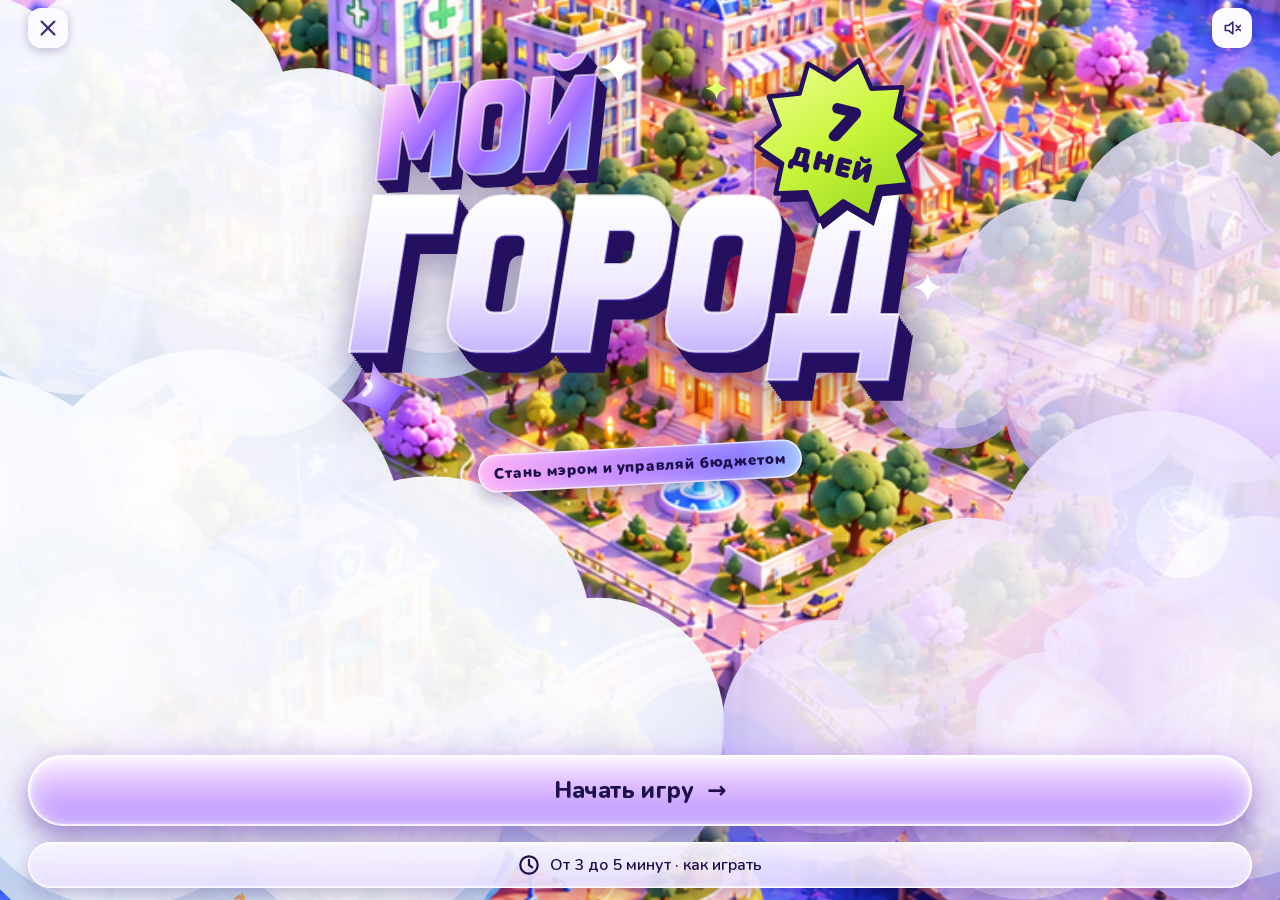
==== commit b4bc89ab: "WebView: высота через --vh, фикс громкости, тексты без тире - dvh/vh заменены на var(--vh): JS стави" ====
--- a/index.html
+++ b/index.html
@@ -32,7 +32,7 @@
     <div class="dialog">
       <div class="stage">
         <h2 id="confirmTitle">Вернуться в меню?</h2>
-        <p id="confirmText">Этот город начнётся сначала. Ничего страшного — можно сразу играть снова.</p>
+        <p id="confirmText">Город начнётся сначала. Можно сразу сыграть снова.</p>
         <div class="actions">
           <button class="btn primary" data-act="stay">Остаться</button>
           <button class="btn secondary" data-act="leave">В меню</button>
--- a/css/game.css
+++ b/css/game.css
@@ -1,3 +1,5 @@
+/* --vh: 1% высоты экрана. JS подставляет px: в WebView с wrap_content dvh/vh считаются как 0. */
+:root{--vh:1dvh}
 #app{position:fixed;inset:0;width:auto;max-width:none;min-height:0;margin:0;overflow:hidden;background:#3d8fd8}
 .map{position:absolute;inset:0}
 .map svg{width:100%;height:100%;display:block}
@@ -176,11 +178,11 @@
 .opening .cl6{transform:translate(40%,70%)}
 .logo2{position:absolute;left:5%;right:5%;top:calc(9% + env(safe-area-inset-top));transition:transform 1s cubic-bezier(.5,0,.75,0),opacity .8s}
 .logo2 svg{display:block;width:100%;height:auto;filter:drop-shadow(0 10px 18px #2a106066)}
-.tag2{position:relative;margin:-26px auto 0;width:max-content;max-width:100%;background:linear-gradient(100deg,#ffb3f6,#c48cff 45%,#8f7dff 80%,#9fc4ff);color:#1c0f4a;font-weight:900;font-size:15px;letter-spacing:.2px;padding:9px 16px;border-radius:999px;transform:translateY(-30dvh) rotate(-3deg);box-shadow:inset 0 0 0 1.5px #ffffffb0,inset 0 0 12px #ffffff80,0 6px 16px #2a106055}
+.tag2{position:relative;margin:-26px auto 0;width:max-content;max-width:100%;background:linear-gradient(100deg,#ffb3f6,#c48cff 45%,#8f7dff 80%,#9fc4ff);color:#1c0f4a;font-weight:900;font-size:15px;letter-spacing:.2px;padding:9px 16px;border-radius:999px;transform:translateY(calc(-30*var(--vh))) rotate(-3deg);box-shadow:inset 0 0 0 1.5px #ffffffb0,inset 0 0 12px #ffffff80,0 6px 16px #2a106055}
 .bob{animation:bob 3.2s ease-in-out infinite}
 @keyframes bob{50%{transform:translateY(-8px) rotate(-1deg)}}
 .coins{animation:bob 2.4s ease-in-out infinite}
-.opening .logo2{transform:translateY(-75vh) scale(.8);opacity:0}
+.opening .logo2{transform:translateY(calc(-75*var(--vh))) scale(.8);opacity:0}
 .sbar2{position:absolute;top:calc(10px + env(safe-area-inset-top));left:10px;right:10px;display:flex;justify-content:space-between;transition:opacity .4s}
 .cta2{position:absolute;left:14px;right:14px;bottom:calc(30px + env(safe-area-inset-bottom));display:grid;gap:16px;transition:transform .6s,opacity .5s}
 .opening .cta2,.opening .sbar2{opacity:0;transform:translateY(30px)}
@@ -266,59 +268,59 @@
 .hud,.req,.bottom,.dialog,.sheet,.rpanel,.paper{min-width:0;max-width:100%}
 .dialog,.sheet{min-height:0}
 .stage{position:relative;width:100%;min-width:0;overflow-wrap:break-word}
-.req .face{width:clamp(36px,7dvh,50px);height:clamp(36px,7dvh,50px)}
-.req b{font-size:clamp(13px,2dvh,14px)}
-.req p{margin:2px 0 0;font-size:clamp(12px,1.8dvh,13px)}
-.bottom{padding:clamp(6px,1.2dvh,10px) clamp(10px,3vw,28px) calc(clamp(8px,1.4dvh,12px) + env(safe-area-inset-bottom))}
-.decs{font-size:clamp(12px,1.8dvh,14px);margin:clamp(2px,.6dvh,4px) 0 clamp(4px,1dvh,9px)}
-.btn{width:100%;border-radius:16px;padding:clamp(10px,1.8dvh,14px) 14px;font-size:clamp(14px,2.1dvh,16px)}
-.actions,.sacts{display:flex;flex-wrap:wrap;gap:8px;margin-top:clamp(8px,1.5dvh,14px)}
+.req .face{width:clamp(36px,calc(7*var(--vh)),50px);height:clamp(36px,calc(7*var(--vh)),50px)}
+.req b{font-size:clamp(13px,calc(2*var(--vh)),14px)}
+.req p{margin:2px 0 0;font-size:clamp(12px,calc(1.8*var(--vh)),13px)}
+.bottom{padding:clamp(6px,calc(1.2*var(--vh)),10px) clamp(10px,3vw,28px) calc(clamp(8px,calc(1.4*var(--vh)),12px) + env(safe-area-inset-bottom))}
+.decs{font-size:clamp(12px,calc(1.8*var(--vh)),14px);margin:clamp(2px,calc(.6*var(--vh)),4px) 0 clamp(4px,calc(1*var(--vh)),9px)}
+.btn{width:100%;border-radius:16px;padding:clamp(10px,calc(1.8*var(--vh)),14px) 14px;font-size:clamp(14px,calc(2.1*var(--vh)),16px)}
+.actions,.sacts{display:flex;flex-wrap:wrap;gap:8px;margin-top:clamp(8px,calc(1.5*var(--vh)),14px)}
 .actions .btn,.sacts .btn{flex:1 1 12rem;width:auto}
-.shade{padding:clamp(8px,2dvh,20px) clamp(10px,3vw,36px)}
-.dialog{padding:clamp(12px,2dvh,20px) clamp(12px,3vw,32px)}
-.dialog h2{font-size:clamp(18px,3.4dvh,22px);margin:clamp(2px,.5dvh,6px) 0 clamp(4px,1dvh,10px)}
-.dialog p{font-size:clamp(13px,2dvh,15px)}
-.sheet{padding:clamp(12px,2dvh,18px) clamp(12px,3vw,32px) calc(clamp(12px,2dvh,18px) + env(safe-area-inset-bottom));border-radius:clamp(16px,3vw,26px) clamp(16px,3vw,26px) 0 0}
-.shead h2{font-size:clamp(18px,3.2dvh,22px)}
-.howto li{font-size:clamp(13px,2dvh,15px);padding:clamp(6px,1.1dvh,10px) 12px clamp(6px,1.1dvh,10px) 42px;margin:clamp(4px,.7dvh,6px) 0}
-.quote{padding:clamp(6px,1.1dvh,10px) clamp(8px,2vw,12px);margin:clamp(4px,.8dvh,8px) 0}
-.ledger div{font-size:clamp(13px,2dvh,15px);padding:clamp(4px,.7dvh,7px) 0}
-.opt{padding:clamp(8px,1.2dvh,11px) 12px}
-.flowbox{max-height:46dvh;overflow:hidden}
+.shade{padding:clamp(8px,calc(2*var(--vh)),20px) clamp(10px,3vw,36px)}
+.dialog{padding:clamp(12px,calc(2*var(--vh)),20px) clamp(12px,3vw,32px)}
+.dialog h2{font-size:clamp(18px,calc(3.4*var(--vh)),22px);margin:clamp(2px,calc(.5*var(--vh)),6px) 0 clamp(4px,calc(1*var(--vh)),10px)}
+.dialog p{font-size:clamp(13px,calc(2*var(--vh)),15px)}
+.sheet{padding:clamp(12px,calc(2*var(--vh)),18px) clamp(12px,3vw,32px) calc(clamp(12px,calc(2*var(--vh)),18px) + env(safe-area-inset-bottom));border-radius:clamp(16px,3vw,26px) clamp(16px,3vw,26px) 0 0}
+.shead h2{font-size:clamp(18px,calc(3.2*var(--vh)),22px)}
+.howto li{font-size:clamp(13px,calc(2*var(--vh)),15px);padding:clamp(6px,calc(1.1*var(--vh)),10px) 12px clamp(6px,calc(1.1*var(--vh)),10px) 42px;margin:clamp(4px,calc(.7*var(--vh)),6px) 0}
+.quote{padding:clamp(6px,calc(1.1*var(--vh)),10px) clamp(8px,2vw,12px);margin:clamp(4px,calc(.8*var(--vh)),8px) 0}
+.ledger div{font-size:clamp(13px,calc(2*var(--vh)),15px);padding:clamp(4px,calc(.7*var(--vh)),7px) 0}
+.opt{padding:clamp(8px,calc(1.2*var(--vh)),11px) 12px}
+.flowbox{max-height:calc(46*var(--vh));overflow:hidden}
 .pcols{grid-template-columns:minmax(0,1.2fr) minmax(0,1fr)}
 .pcols>div,.pfoot,.pp{min-width:0}
 .paper h3,.paper .more,.pp i{overflow-wrap:break-word}
 .result{display:block}
 .result>.stage{display:flex;flex-direction:column}
-.rhead{padding:calc(clamp(8px,1.6dvh,18px) + env(safe-area-inset-top)) clamp(12px,3vw,32px) clamp(6px,1dvh,14px)}
-.rhead h1{font-size:clamp(26px,5dvh,38px)}
-.stars{font-size:clamp(28px,5dvh,44px)}
-.rbody{display:grid;grid-template-columns:minmax(0,1fr);gap:clamp(6px,1.2dvh,12px);padding:0 clamp(8px,2.5vw,28px) clamp(8px,1.6dvh,16px);min-width:0}
+.rhead{padding:calc(clamp(8px,calc(1.6*var(--vh)),18px) + env(safe-area-inset-top)) clamp(12px,3vw,32px) clamp(6px,calc(1*var(--vh)),14px)}
+.rhead h1{font-size:clamp(26px,calc(5*var(--vh)),38px)}
+.stars{font-size:clamp(28px,calc(5*var(--vh)),44px)}
+.rbody{display:grid;grid-template-columns:minmax(0,1fr);gap:clamp(6px,calc(1.2*var(--vh)),12px);padding:0 clamp(8px,2.5vw,28px) clamp(8px,calc(1.6*var(--vh)),16px);min-width:0}
 .rside{display:contents}
 .result .rpanel{margin:0}
 .rrow{min-width:0;gap:8px}
 .rrow span{min-width:0}
-.result .thumb{height:clamp(64px,16dvh,180px);aspect-ratio:auto;margin-top:6px}
+.result .thumb{height:clamp(64px,calc(16*var(--vh)),180px);aspect-ratio:auto;margin-top:6px}
 .result .thumb .in{inset:0;top:0;height:100%;aspect-ratio:auto}
 .result .thumb img{width:100%;height:100%;object-fit:cover;object-position:center 35%}
-.cardimg{display:block;width:auto;max-width:100%;max-height:54dvh;height:auto;margin:8px auto 0;object-fit:contain}
+.cardimg{display:block;width:auto;max-width:100%;max-height:calc(54*var(--vh));height:auto;margin:8px auto 0;object-fit:contain}
 .start>.stage{position:absolute;inset:0;z-index:2;display:flex;flex-direction:column;justify-content:space-between;min-height:0;padding:calc(8px + env(safe-area-inset-top)) clamp(10px,3vw,28px) calc(12px + env(safe-area-inset-bottom));overflow:hidden}
 .sbar2{position:relative;top:auto;left:auto;right:auto;flex:none;width:100%;z-index:4}
 .logoWrap{flex:1 1 auto;min-height:0;width:100%;display:flex;flex-direction:column;align-items:center;justify-content:center;overflow:visible;position:relative;z-index:2;transition:transform 1s cubic-bezier(.5,0,.75,0),opacity .8s}
-.opening .logoWrap{transform:translateY(-75vh) scale(.8);opacity:0}
-.logo2{position:relative;left:auto;right:auto;top:auto;z-index:2;flex:1 1 auto;min-height:0;width:min(100%,68dvh,640px);display:flex;align-items:center;justify-content:center;overflow:visible;transform:translateY(-15dvh);pointer-events:none}
-.opening .logo2{transform:translateY(-15dvh);opacity:1}
+.opening .logoWrap{transform:translateY(calc(-75*var(--vh))) scale(.8);opacity:0}
+.logo2{position:relative;left:auto;right:auto;top:auto;z-index:2;flex:1 1 auto;min-height:0;width:min(100%,calc(68*var(--vh)),640px);display:flex;align-items:center;justify-content:center;overflow:visible;transform:translateY(calc(-15*var(--vh)));pointer-events:none}
+.opening .logo2{transform:translateY(calc(-15*var(--vh)));opacity:1}
 .bob{width:100%;height:100%;min-height:0;display:flex;align-items:center;justify-content:center}
 .bob svg{display:block;width:100%;height:100%;overflow:visible}
-.tag2{position:relative;z-index:1;flex:none;margin:clamp(-18px,-2dvh,-6px) auto 0;max-width:100%;white-space:normal;text-align:center;transform:translateY(-30dvh) rotate(-3deg)}
-.cta2{position:relative;z-index:1;left:auto;right:auto;bottom:auto;flex:none;width:100%;display:flex;flex-direction:column;align-items:stretch;gap:clamp(8px,2dvh,16px);padding:0}
-.big2{width:100%;font-size:clamp(16px,3.4dvh,23px);padding:clamp(12px,2.2dvh,21px) 18px}
-.pill2{align-self:stretch;justify-content:center;max-width:100%;font-size:clamp(14px,2.2dvh,16px);padding:clamp(8px,1.6dvh,12px) 18px}
+.tag2{position:relative;z-index:1;flex:none;margin:clamp(-18px,calc(-2*var(--vh)),-6px) auto 0;max-width:100%;white-space:normal;text-align:center;transform:translateY(calc(-30*var(--vh))) rotate(-3deg)}
+.cta2{position:relative;z-index:1;left:auto;right:auto;bottom:auto;flex:none;width:100%;display:flex;flex-direction:column;align-items:stretch;gap:clamp(8px,calc(2*var(--vh)),16px);padding:0}
+.big2{width:100%;font-size:clamp(16px,calc(3.4*var(--vh)),23px);padding:clamp(12px,calc(2.2*var(--vh)),21px) 18px}
+.pill2{align-self:stretch;justify-content:center;max-width:100%;font-size:clamp(14px,calc(2.2*var(--vh)),16px);padding:clamp(8px,calc(1.6*var(--vh)),12px) 18px}
 .best{align-self:center;max-width:100%;white-space:normal;text-align:center}
 .broken{left:clamp(16px,5vw,80px);right:clamp(16px,5vw,80px);width:auto;top:50%;transform:translateY(-50%);max-height:calc(100% - 32px);overflow:hidden}
 @media (min-aspect-ratio:1/1){
   .rbody{grid-template-columns:minmax(0,1.2fr) minmax(0,.9fr);align-items:start}
-  .rside{display:flex;flex-direction:column;gap:clamp(6px,1.2dvh,12px);min-width:0}
+  .rside{display:flex;flex-direction:column;gap:clamp(6px,calc(1.2*var(--vh)),12px);min-width:0}
   .dialog .stage{display:flex;flex-wrap:wrap;align-items:flex-start;justify-content:center;column-gap:12px}
   .dialog .stage>*{flex:1 1 100%;min-width:0}
   .dialog .stage>.opt{flex:1 1 15rem}
